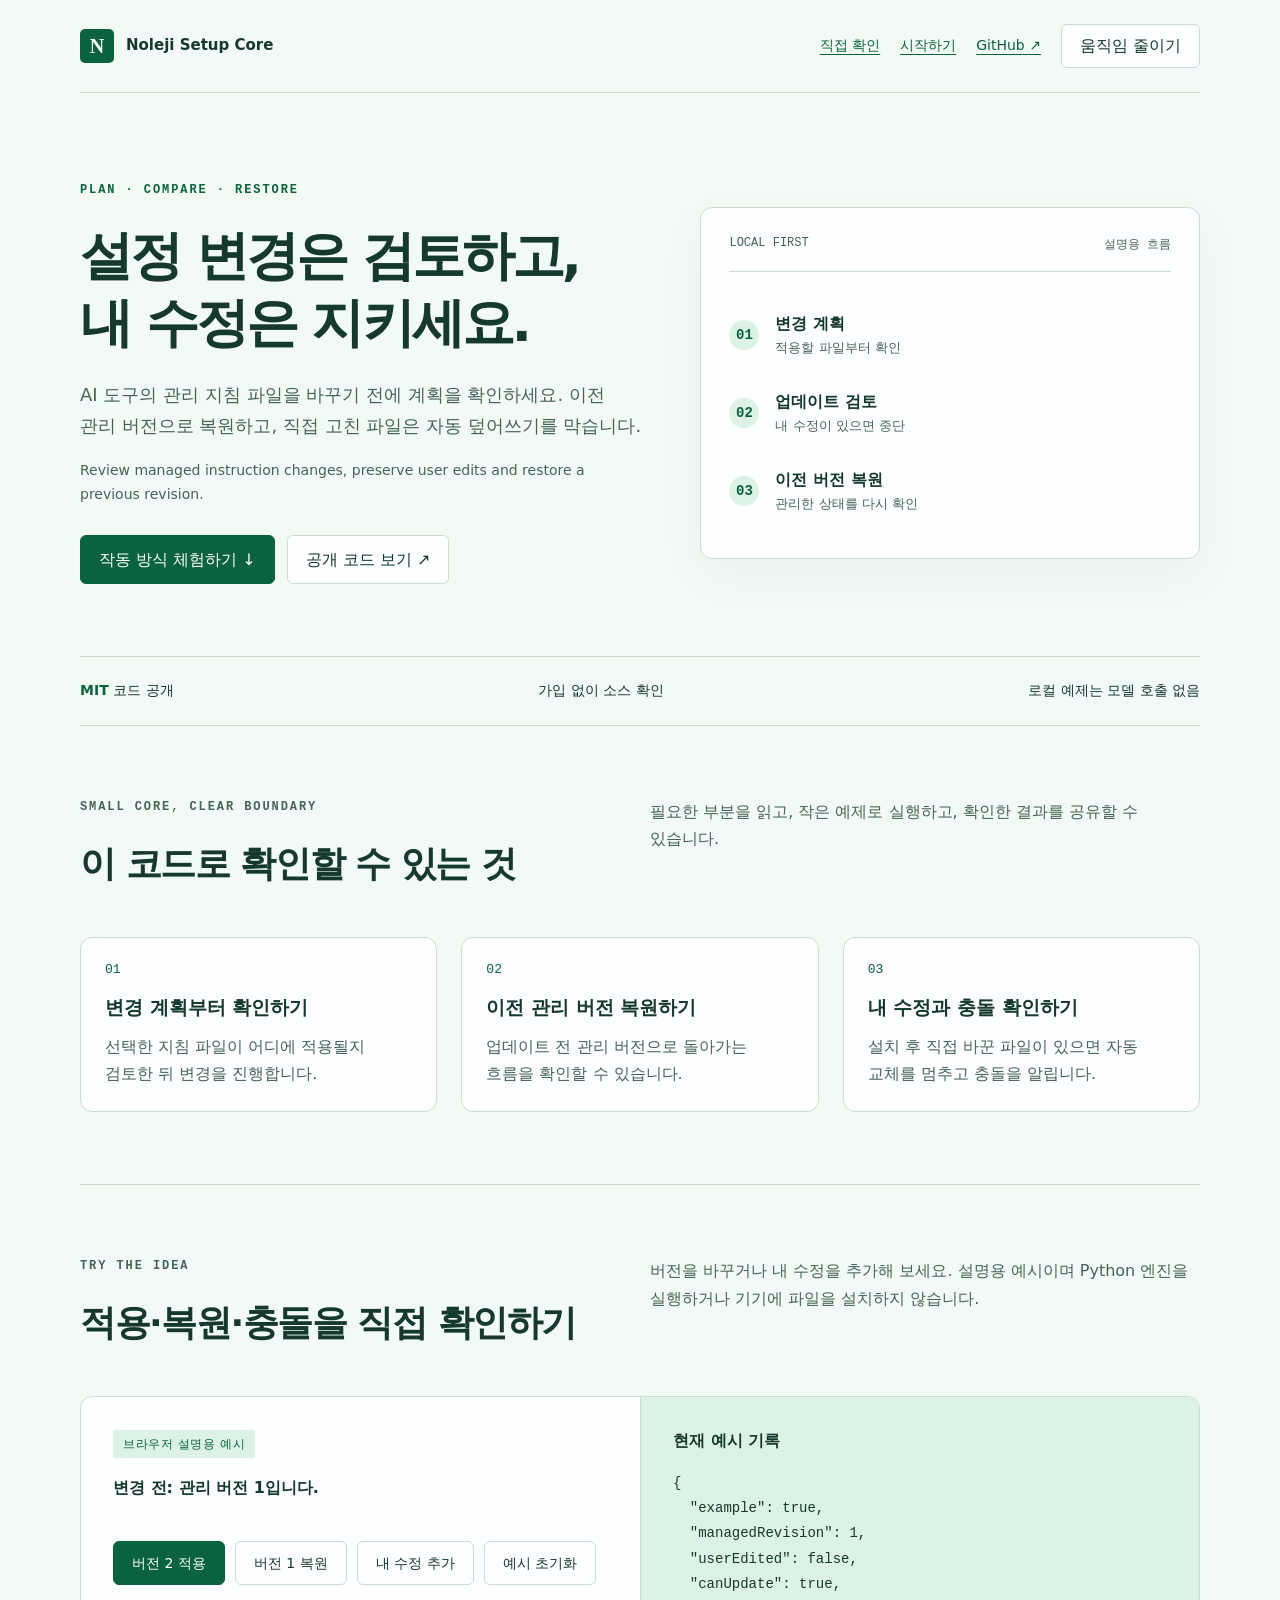
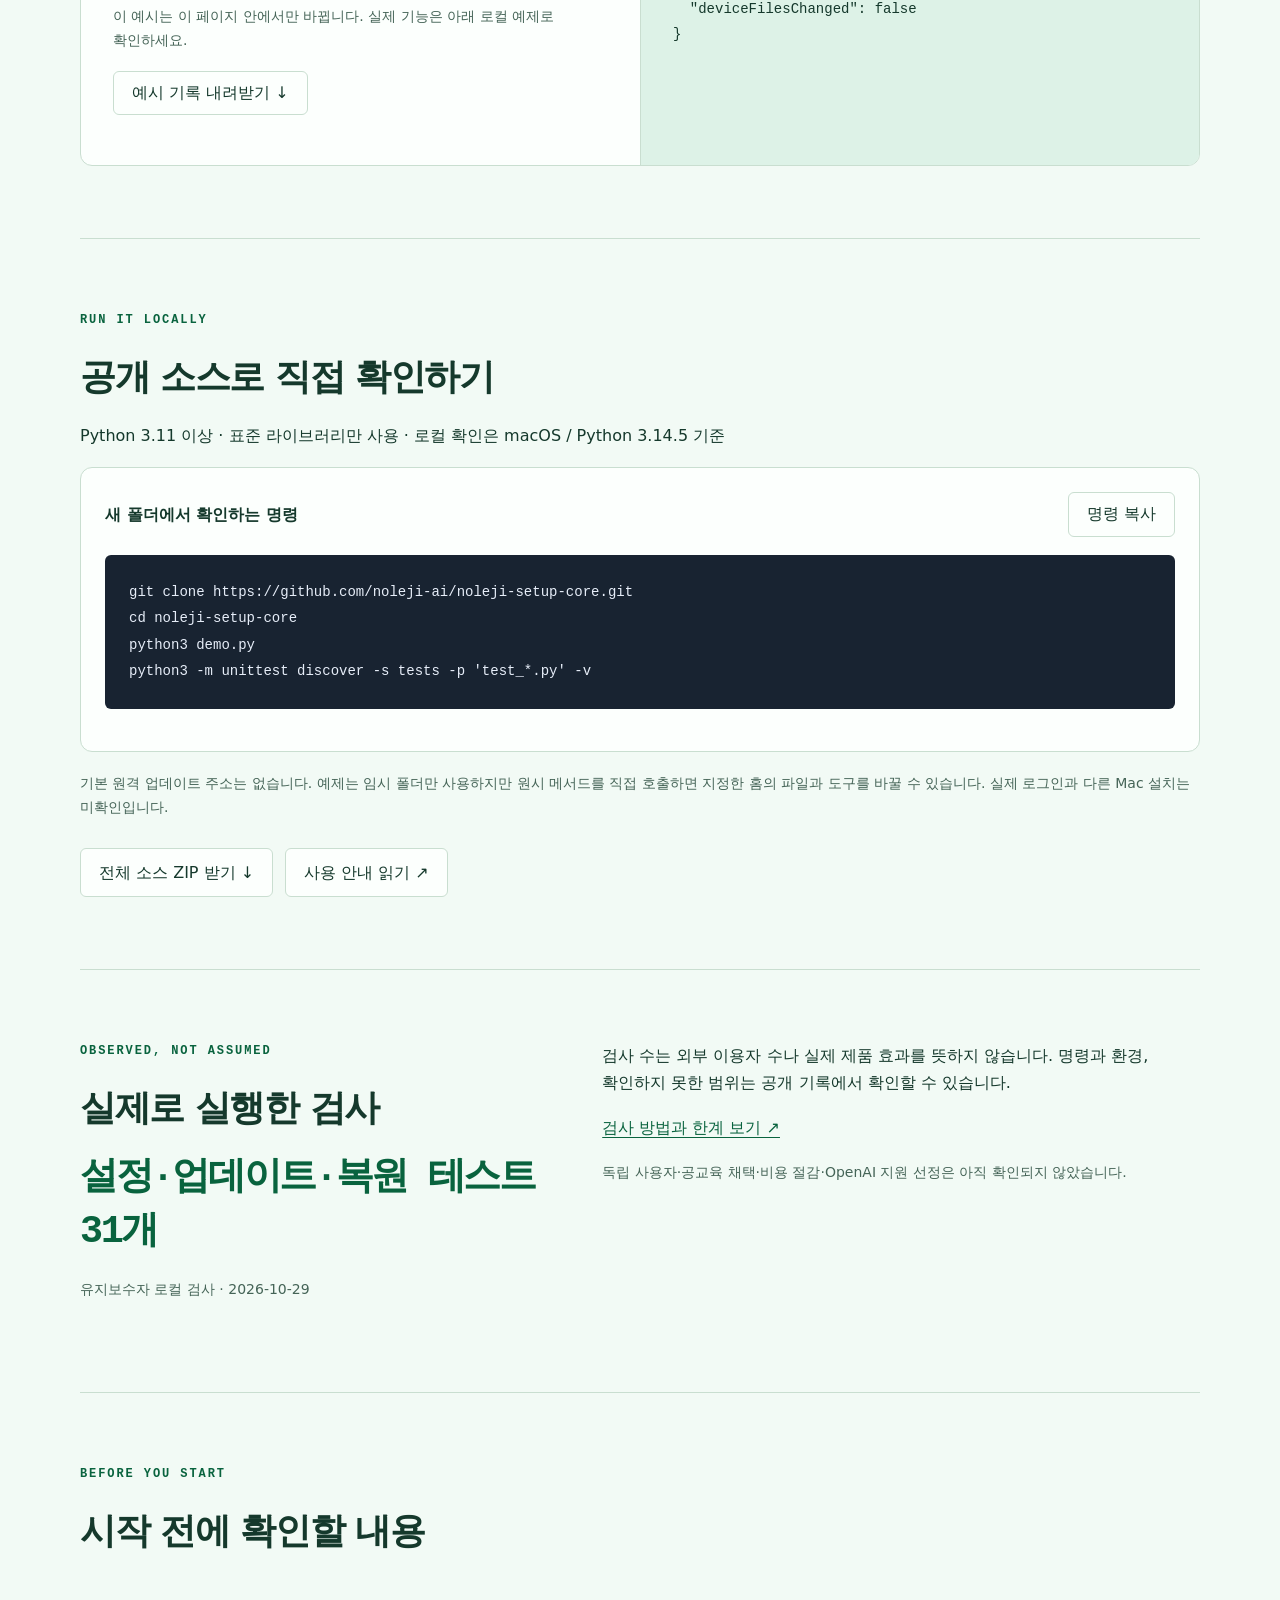
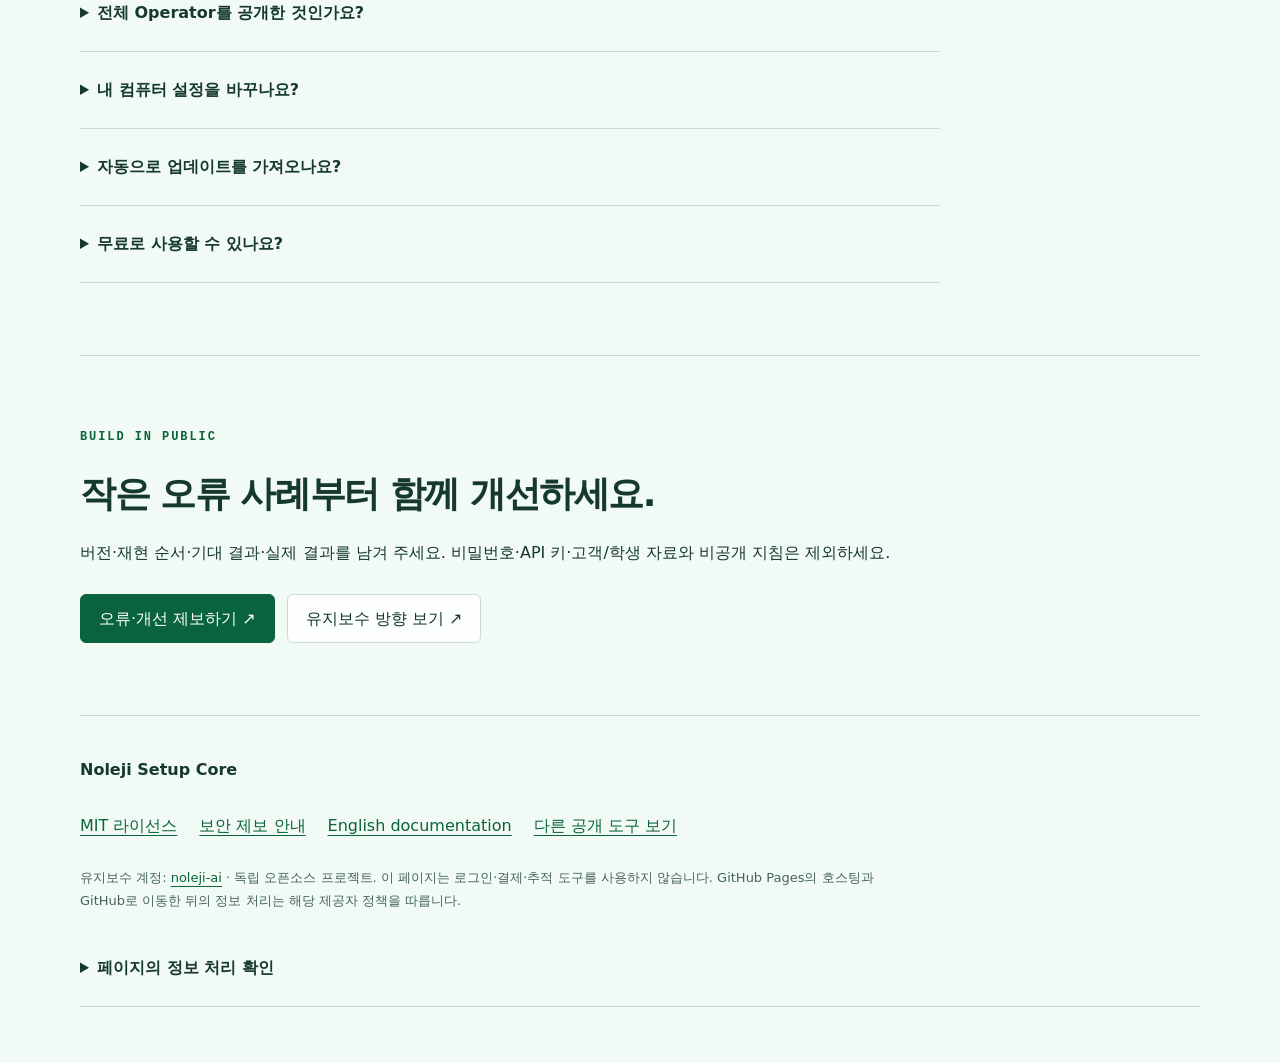
==== index.html @ 521f09ad "Publish setup core and interactive project introduction" ====
<!doctype html>
<html lang="ko"><head><meta charset="utf-8"><meta name="viewport" content="width=device-width,initial-scale=1"><title>Noleji Setup Core · 공개 코드와 사용 예제</title><meta name="description" content="AI 도구의 관리 지침 파일을 바꾸기 전에 계획을 확인하세요. 이전 관리 버전으로 복원하고, 직접 고친 파일은 자동 덮어쓰기를 막습니다."><link rel="canonical" href="https://noleji-ai.github.io/noleji-setup-core/"><meta property="og:title" content="Noleji Setup Core"><meta property="og:description" content="Review managed instruction changes, preserve user edits and restore a previous revision."><meta property="og:type" content="website"><meta property="og:url" content="https://noleji-ai.github.io/noleji-setup-core/"><meta name="referrer" content="strict-origin-when-cross-origin"><link rel="stylesheet" href="style.css"><script src="app.js" defer></script></head>
<body data-kind="setup"><a class="skip" href="#main">본문으로 이동</a><div class="wrap"><header class="nav"><a class="brand" href="./"><span class="mark" aria-hidden="true">N</span>Noleji Setup Core</a><nav class="navlinks" aria-label="주요 메뉴"><a href="#try">직접 확인</a><a href="#start">시작하기</a><a href="https://github.com/noleji-ai/noleji-setup-core">GitHub ↗</a><button id="motion" aria-pressed="false">움직임 줄이기</button></nav></header>
<main id="main"><div class="hero reveal"><div><p class="kicker">PLAN · COMPARE · RESTORE</p><h1>설정 변경은 검토하고,<br>내 수정은 지키세요.</h1><p class="lead">AI 도구의 관리 지침 파일을 바꾸기 전에 계획을 확인하세요. 이전 관리 버전으로 복원하고, 직접 고친 파일은 자동 덮어쓰기를 막습니다.</p><p class="english" lang="en">Review managed instruction changes, preserve user edits and restore a previous revision.</p><div class="actions"><a class="btn primary" href="#try">작동 방식 체험하기 ↓</a><a class="btn" href="https://github.com/noleji-ai/noleji-setup-core">공개 코드 보기 ↗</a></div></div><div class="art"><div class="arthead"><span>LOCAL FIRST</span><span>설명용 흐름</span></div><ol class="flow"><li><span class="dot">01</span><div><strong>변경 계획</strong><small>적용할 파일부터 확인</small></div></li><li><span class="dot">02</span><div><strong>업데이트 검토</strong><small>내 수정이 있으면 중단</small></div></li><li><span class="dot">03</span><div><strong>이전 버전 복원</strong><small>관리한 상태를 다시 확인</small></div></li></ol></div></div>
<div class="strip"><span><strong>MIT</strong> 코드 공개</span><span>가입 없이 소스 확인</span><span>로컬 예제는 모델 호출 없음</span></div>
<section aria-labelledby="features-title"><div class="sectionhead"><div><p class="kicker">SMALL CORE, CLEAR BOUNDARY</p><h2 id="features-title">이 코드로 확인할 수 있는 것</h2></div><p>필요한 부분을 읽고, 작은 예제로 실행하고, 확인한 결과를 공유할 수 있습니다.</p></div><div class="cards"><article class="card"><span class="number">01</span><h3>변경 계획부터 확인하기</h3><p>선택한 지침 파일이 어디에 적용될지 검토한 뒤 변경을 진행합니다.</p></article><article class="card"><span class="number">02</span><h3>이전 관리 버전 복원하기</h3><p>업데이트 전 관리 버전으로 돌아가는 흐름을 확인할 수 있습니다.</p></article><article class="card"><span class="number">03</span><h3>내 수정과 충돌 확인하기</h3><p>설치 후 직접 바꾼 파일이 있으면 자동 교체를 멈추고 충돌을 알립니다.</p></article></div></section>
<section id="try" aria-labelledby="demo-title"><div class="sectionhead"><div><p class="kicker">TRY THE IDEA</p><h2 id="demo-title">적용·복원·충돌을 직접 확인하기</h2></div><p>버전을 바꾸거나 내 수정을 추가해 보세요. 설명용 예시이며 Python 엔진을 실행하거나 기기에 파일을 설치하지 않습니다.</p></div><div class="demo"><div class="controls"><span class="example">브라우저 설명용 예시</span><p class="message" id="demo-message" role="status" aria-live="polite"></p><div class="demo-buttons"><button class="primary" data-action="update">버전 2 적용</button><button data-action="restore">버전 1 복원</button><button data-action="edit">내 수정 추가</button><button data-action="reset">예시 초기화</button></div><p class="small" style="margin-top:20px">이 예시는 이 페이지 안에서만 바뀝니다. 실제 기능은 아래 로컬 예제로 확인하세요.</p><button id="download-example">예시 기록 내려받기 ↓</button><p class="small" id="download-status" role="status"></p><noscript><p>체험에는 JavaScript가 필요합니다. 아래 명령과 공개 소스는 JavaScript 없이도 확인할 수 있습니다.</p></noscript></div><div class="result"><h3>현재 예시 기록</h3><pre id="example-output" aria-label="설명용 상태 기록">JavaScript를 켜면 예시 상태가 표시됩니다.</pre></div></div></section>
<section id="start" aria-labelledby="start-title"><p class="kicker">RUN IT LOCALLY</p><h2 id="start-title">공개 소스로 직접 확인하기</h2><p>Python 3.11 이상 · 표준 라이브러리만 사용 · 로컬 확인은 macOS / Python 3.14.5 기준</p><div class="codebox"><div class="codehead"><strong>새 폴더에서 확인하는 명령</strong><button id="copy-command">명령 복사</button></div><pre id="install-command" tabindex="0">git clone https://github.com/noleji-ai/noleji-setup-core.git
cd noleji-setup-core
python3 demo.py
python3 -m unittest discover -s tests -p &#x27;test_*.py&#x27; -v</pre><p id="copy-status" class="small" role="status" style="margin-top:16px"></p></div><p class="small" style="margin-top:20px">기본 원격 업데이트 주소는 없습니다. 예제는 임시 폴더만 사용하지만 원시 메서드를 직접 호출하면 지정한 홈의 파일과 도구를 바꿀 수 있습니다. 실제 로그인과 다른 Mac 설치는 미확인입니다.</p><div class="actions"><a class="btn" href="https://github.com/noleji-ai/noleji-setup-core/archive/refs/heads/main.zip">전체 소스 ZIP 받기 ↓</a><a class="btn" href="https://github.com/noleji-ai/noleji-setup-core#readme">사용 안내 읽기 ↗</a></div></section>
<section aria-labelledby="evidence-title"><div class="proof"><div><p class="kicker">OBSERVED, NOT ASSUMED</p><h2 id="evidence-title">실제로 실행한 검사</h2><p class="stat">설정·업데이트·복원 테스트 31개</p><p class="small">유지보수자 로컬 검사 · 2026-10-29</p></div><div><p>검사 수는 외부 이용자 수나 실제 제품 효과를 뜻하지 않습니다. 명령과 환경, 확인하지 못한 범위는 공개 기록에서 확인할 수 있습니다.</p><a href="https://github.com/noleji-ai/noleji-setup-core/blob/main/VERIFICATION.md">검사 방법과 한계 보기 ↗</a><p class="small" style="margin-top:20px">독립 사용자·공교육 채택·비용 절감·OpenAI 지원 선정은 아직 확인되지 않았습니다.</p></div></div></section>
<section aria-labelledby="faq-title"><p class="kicker">BEFORE YOU START</p><h2 id="faq-title">시작 전에 확인할 내용</h2><div class="faq"><details><summary>전체 Operator를 공개한 것인가요?</summary><p>설정 계획과 관리 지침 파일의 업데이트·복원 코어만 공개했습니다. 일반 업무 실행, 호스팅 서비스와 사무실 자료는 포함하지 않습니다.</p></details><details><summary>내 컴퓨터 설정을 바꾸나요?</summary><p>제공한 demo.py는 임시 홈에서 실행한 뒤 정리합니다. 원시 설정 메서드를 실제 홈으로 실행하면 변경이 발생할 수 있습니다.</p></details><details><summary>자동으로 업데이트를 가져오나요?</summary><p>공개판에는 기본 원격 업데이트 주소가 없습니다. 실제 연동에는 검토한 자료 공급 방법과 별도 권한 설정이 필요합니다.</p></details><details><summary>무료로 사용할 수 있나요?</summary><p>코드는 MIT로 공개합니다. 직접 사용하는 모델 계정, 제공자 호출 비용과 호스팅은 별도입니다. OpenAI와 독립적으로 운영하며 공식 추천이나 무료 사용량을 보장하지 않습니다.</p></details></div></section>
<section><p class="kicker">BUILD IN PUBLIC</p><h2>작은 오류 사례부터 함께 개선하세요.</h2><p>버전·재현 순서·기대 결과·실제 결과를 남겨 주세요. 비밀번호·API 키·고객/학생 자료와 비공개 지침은 제외하세요.</p><div class="actions"><a class="btn primary" href="https://github.com/noleji-ai/noleji-setup-core/issues">오류·개선 제보하기 ↗</a><a class="btn" href="https://github.com/noleji-ai/noleji-setup-core/blob/main/MAINTENANCE.md">유지보수 방향 보기 ↗</a></div></section></main>
<footer><strong>Noleji Setup Core</strong><div class="footlinks"><a href="https://github.com/noleji-ai/noleji-setup-core/blob/main/LICENSE">MIT 라이선스</a><a href="https://github.com/noleji-ai/noleji-setup-core/blob/main/SECURITY.md">보안 제보 안내</a><a href="https://github.com/noleji-ai/noleji-setup-core#readme" lang="en">English documentation</a><a href="https://noleji-ai.github.io/app-development-harness-core/">다른 공개 도구 보기</a></div><p class="footer-note">유지보수 계정: <a href="https://github.com/noleji-ai">noleji-ai</a> · 독립 오픈소스 프로젝트. 이 페이지는 로그인·결제·추적 도구를 사용하지 않습니다. GitHub Pages의 호스팅과 GitHub로 이동한 뒤의 정보 처리는 해당 제공자 정책을 따릅니다.</p><details><summary>페이지의 정보 처리 확인</summary><p class="small">체험 데이터는 메모리에만 있으며 페이지를 새로 열면 초기화됩니다. 이 페이지의 코드에는 분석 전송·쿠키·브라우저 저장소 쓰기가 없습니다. <a href="https://docs.github.com/en/site-policy/privacy-policies/github-general-privacy-statement">GitHub 개인정보 안내</a></p></details></footer></div></body></html>
---- style.css ----
:root{--bg:#fbf9f4;--paper:#fffefa;--ink:#17202c;--muted:#4f5c6b;--line:#d8dddF;--accent:#174ac0;--tint:#e9efff;--space:8px;--radius:12px;color-scheme:light}
*{box-sizing:border-box}html{scroll-behavior:smooth;scroll-padding-top:24px}body{margin:0;background:var(--bg);color:var(--ink);font:16px/1.7 system-ui,-apple-system,"Apple SD Gothic Neo",sans-serif;word-break:keep-all;overflow-wrap:anywhere}body[data-kind=setup]{--bg:#f2faf5;--paper:#fcfffd;--ink:#15392c;--muted:#456457;--accent:#09633e;--tint:#ddf2e7;--line:#c9ded0}a{color:var(--accent);text-underline-offset:4px}button,a.btn{font:inherit;cursor:pointer}button,.btn{min-height:44px;border:1px solid var(--line);padding:10px 18px;border-radius:6px;background:var(--paper);color:var(--ink);text-decoration:none;display:inline-flex;align-items:center;justify-content:center;gap:8px;line-height:1.4}.primary{background:var(--accent);color:#fff;border-color:var(--accent)}button:hover,.btn:hover{filter:brightness(.95)}:focus-visible{outline:3px solid var(--accent);outline-offset:4px}.skip{position:absolute;top:-100px;left:16px;z-index:5;background:var(--paper);padding:12px}.skip:focus{top:12px}.wrap{max-width:1184px;margin:auto;padding:0 32px}.nav{display:flex;align-items:center;justify-content:space-between;gap:24px;padding:24px 0;border-bottom:1px solid var(--line)}.brand{color:var(--ink);font-size:15px;font-weight:750;text-decoration:none;display:flex;align-items:center;gap:12px}.mark{display:grid;place-items:center;background:var(--accent);color:white;border-radius:5px;width:34px;height:34px;flex-shrink:0;font:700 20px Georgia,serif}.navlinks{display:flex;gap:20px;align-items:center;flex-wrap:wrap}.navlinks a{font-size:14px}.kicker{font:600 12px/1.5 ui-monospace,monospace;letter-spacing:.16em;color:var(--accent);margin:0 0 24px}.hero{padding:88px 0 72px;display:grid;grid-template-columns:1.13fr 1fr;gap:56px;align-items:center}h1{font-size:clamp(36px,4.15vw,60px);line-height:1.25;letter-spacing:-.055em;margin:0 0 24px;font-weight:760}h2{font-size:clamp(25px,3vw,36px);line-height:1.35;letter-spacing:-.04em;margin:0 0 20px}h3{font-size:19px;line-height:1.5;margin:0 0 12px}p{margin:0 0 18px}.lead{font-size:18px;color:var(--muted)}.english{font-size:14px;color:var(--muted)}.actions{display:flex;flex-wrap:wrap;gap:12px;margin-top:28px}.art{background:var(--paper);border:1px solid var(--line);border-radius:var(--radius);padding:28px;box-shadow:0 16px 50px #10203009}.arthead{font:12px ui-monospace,monospace;color:var(--muted);display:flex;justify-content:space-between;border-bottom:1px solid var(--line);padding-bottom:18px}.flow{list-style:none;margin:24px 0 0;padding:0}.flow li{display:flex;gap:16px;align-items:center;padding:14px 0}.dot{width:30px;height:30px;border-radius:50%;display:grid;place-items:center;background:var(--tint);color:var(--accent);font:600 14px ui-monospace,monospace;flex-shrink:0}.flow small{display:block;color:var(--muted)}.strip{border-top:1px solid var(--line);border-bottom:1px solid var(--line);padding:22px 0;display:flex;justify-content:space-between;gap:20px;flex-wrap:wrap;font-size:14px}.strip strong{color:var(--accent)}section{padding:72px 0;border-bottom:1px solid var(--line)}.sectionhead{display:flex;align-items:start;justify-content:space-between;gap:32px;margin-bottom:28px}.sectionhead p{max-width:550px;color:var(--muted)}.cards{display:grid;grid-template-columns:repeat(3,1fr);gap:24px}.card{border:1px solid var(--line);background:var(--paper);padding:24px;border-radius:var(--radius)}.card p{color:var(--muted);margin:0}.number{font:13px ui-monospace,monospace;display:block;color:var(--accent);margin-bottom:16px}.demo{display:grid;grid-template-columns:1fr 1fr;border:1px solid var(--line);border-radius:var(--radius);background:var(--paper);overflow:hidden}.controls{padding:32px}.example{display:inline-block;font-size:12px;letter-spacing:.05em;background:var(--tint);color:var(--accent);padding:4px 10px;margin-bottom:16px}.result{padding:32px;background:var(--tint);border-left:1px solid var(--line)}.result h3{font-size:16px}.result pre{background:transparent;color:var(--ink);padding:0;font-size:14px;line-height:1.8;min-height:180px}.message{font-weight:650;margin:0 0 12px;min-height:55px}.small{font-size:14px;color:var(--muted)}.demo-buttons{display:flex;gap:10px;flex-wrap:wrap}.demo-buttons button{font-size:14px}.codehead{display:flex;justify-content:space-between;gap:16px;align-items:center}.codebox{border:1px solid var(--line);background:var(--paper);padding:24px;border-radius:var(--radius)}pre{white-space:pre-wrap;overflow-wrap:anywhere;word-break:break-word;font:14px/1.9 ui-monospace,SFMono-Regular,monospace;margin:18px 0 0;color:#e6edf8;background:#182331;padding:24px;border-radius:6px}.proof{display:grid;grid-template-columns:.8fr 1fr;gap:44px}.stat{font:700 clamp(28px,3vw,42px)/1.4 ui-monospace,monospace;letter-spacing:-.06em;color:var(--accent)}.faq{max-width:860px}details{border-bottom:1px solid var(--line);padding:16px 0}summary{cursor:pointer;font-weight:650;min-height:44px;display:list-item;padding:8px 0}details p{margin:12px 0 8px;color:var(--muted)}footer{padding:40px 0 56px}.footlinks{display:flex;gap:22px;flex-wrap:wrap;margin:20px 0}.footer-note{max-width:850px;font-size:13px;color:var(--muted)}.reveal{animation:arrive .5s ease both}@keyframes arrive{from{opacity:.2;transform:translateY(14px)}to{opacity:1;transform:translateY(0)}}.reduced *{animation:none!important;transition:none!important;scroll-behavior:auto!important}@media(prefers-reduced-motion:reduce){*{animation:none!important;transition:none!important;scroll-behavior:auto!important}}@media(max-width:800px){.hero{grid-template-columns:1fr;gap:32px;padding:56px 0}.cards{grid-template-columns:1fr}.demo,.proof{grid-template-columns:1fr}.result{border-left:0;border-top:1px solid var(--line)}.sectionhead{display:block}.nav{align-items:start;flex-direction:column;gap:16px}.navlinks{gap:16px}.wrap{padding:0 22px}section{padding:48px 0}.controls,.result{padding:24px}.brand{font-size:14px}.codehead{align-items:start;flex-direction:column}}@media(max-width:360px){.wrap{padding:0 16px}h1{font-size:34px}.navlinks{gap:12px}.navlinks a{font-size:13px}.art{padding:20px}.controls,.result,.codebox{padding:18px}}
.navlinks a,.footlinks a,.brand{min-height:44px;display:inline-flex;align-items:center}.navlinks a{min-width:44px}
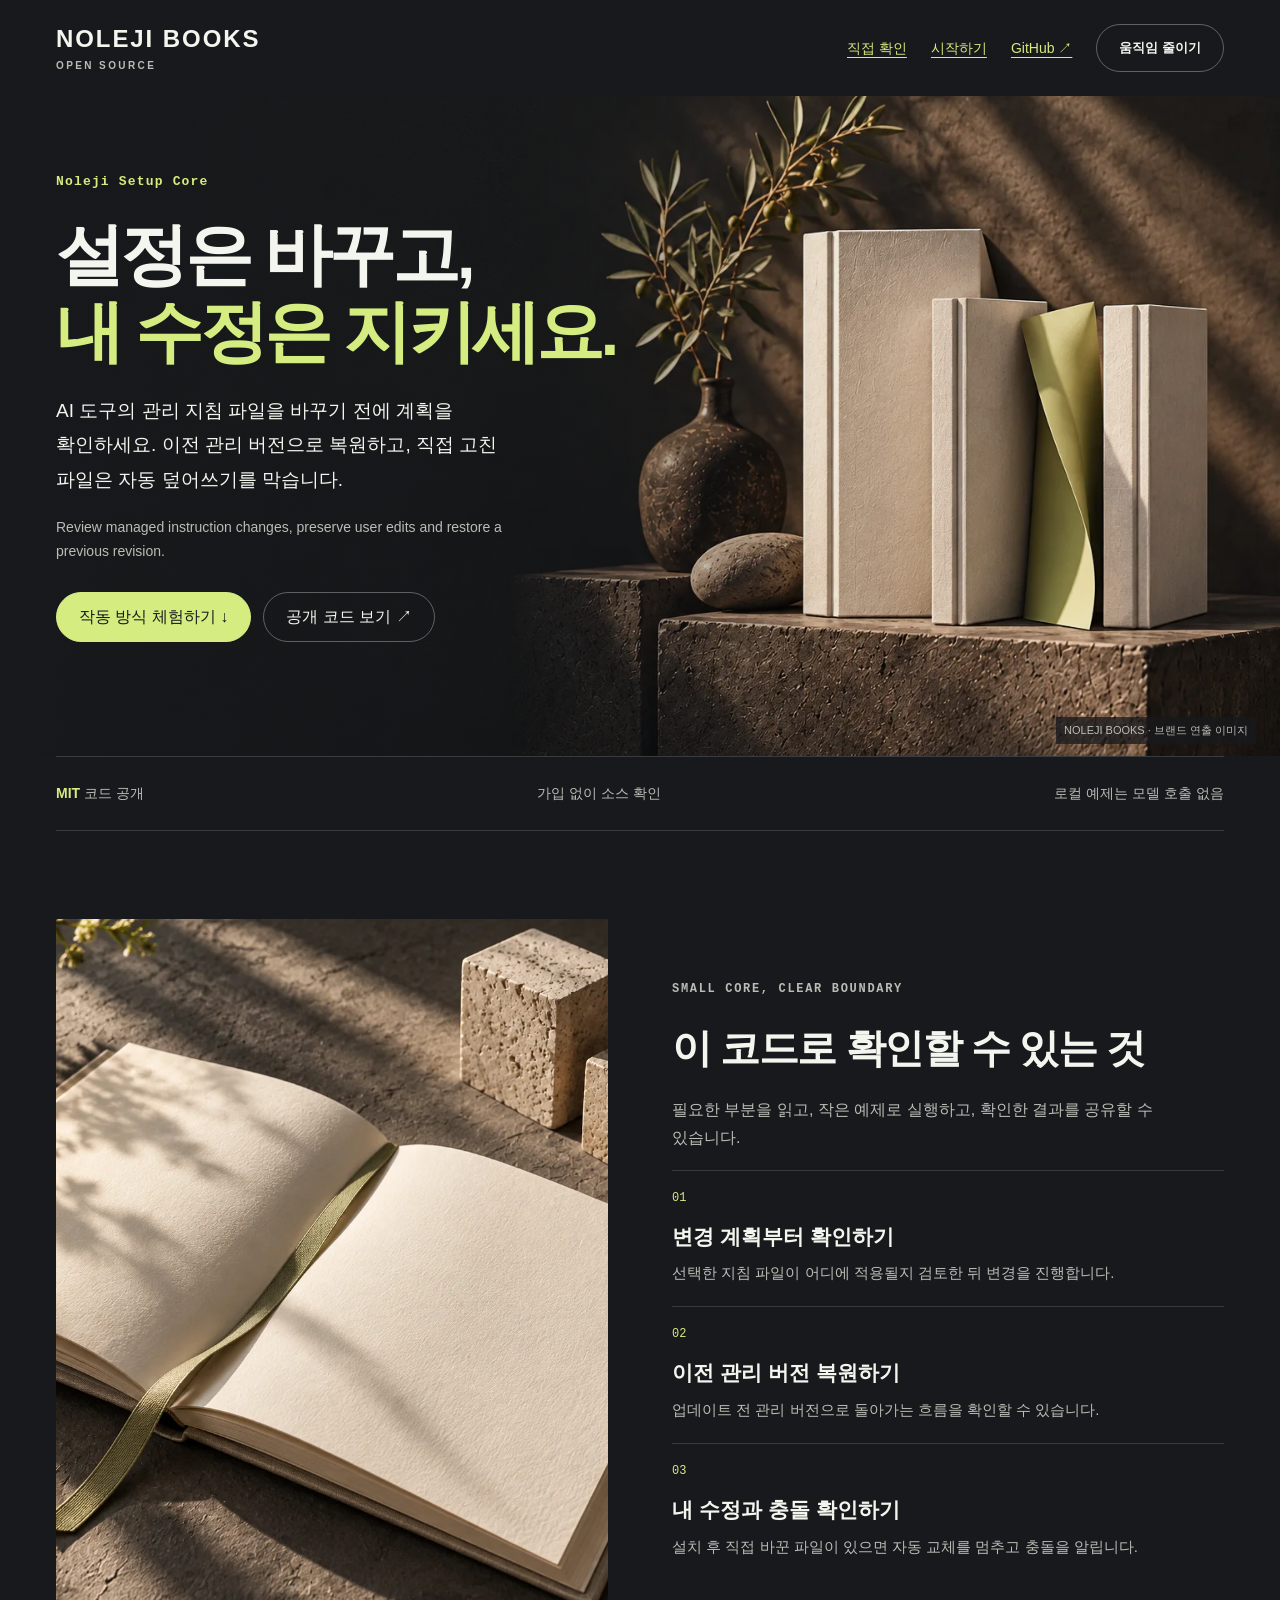
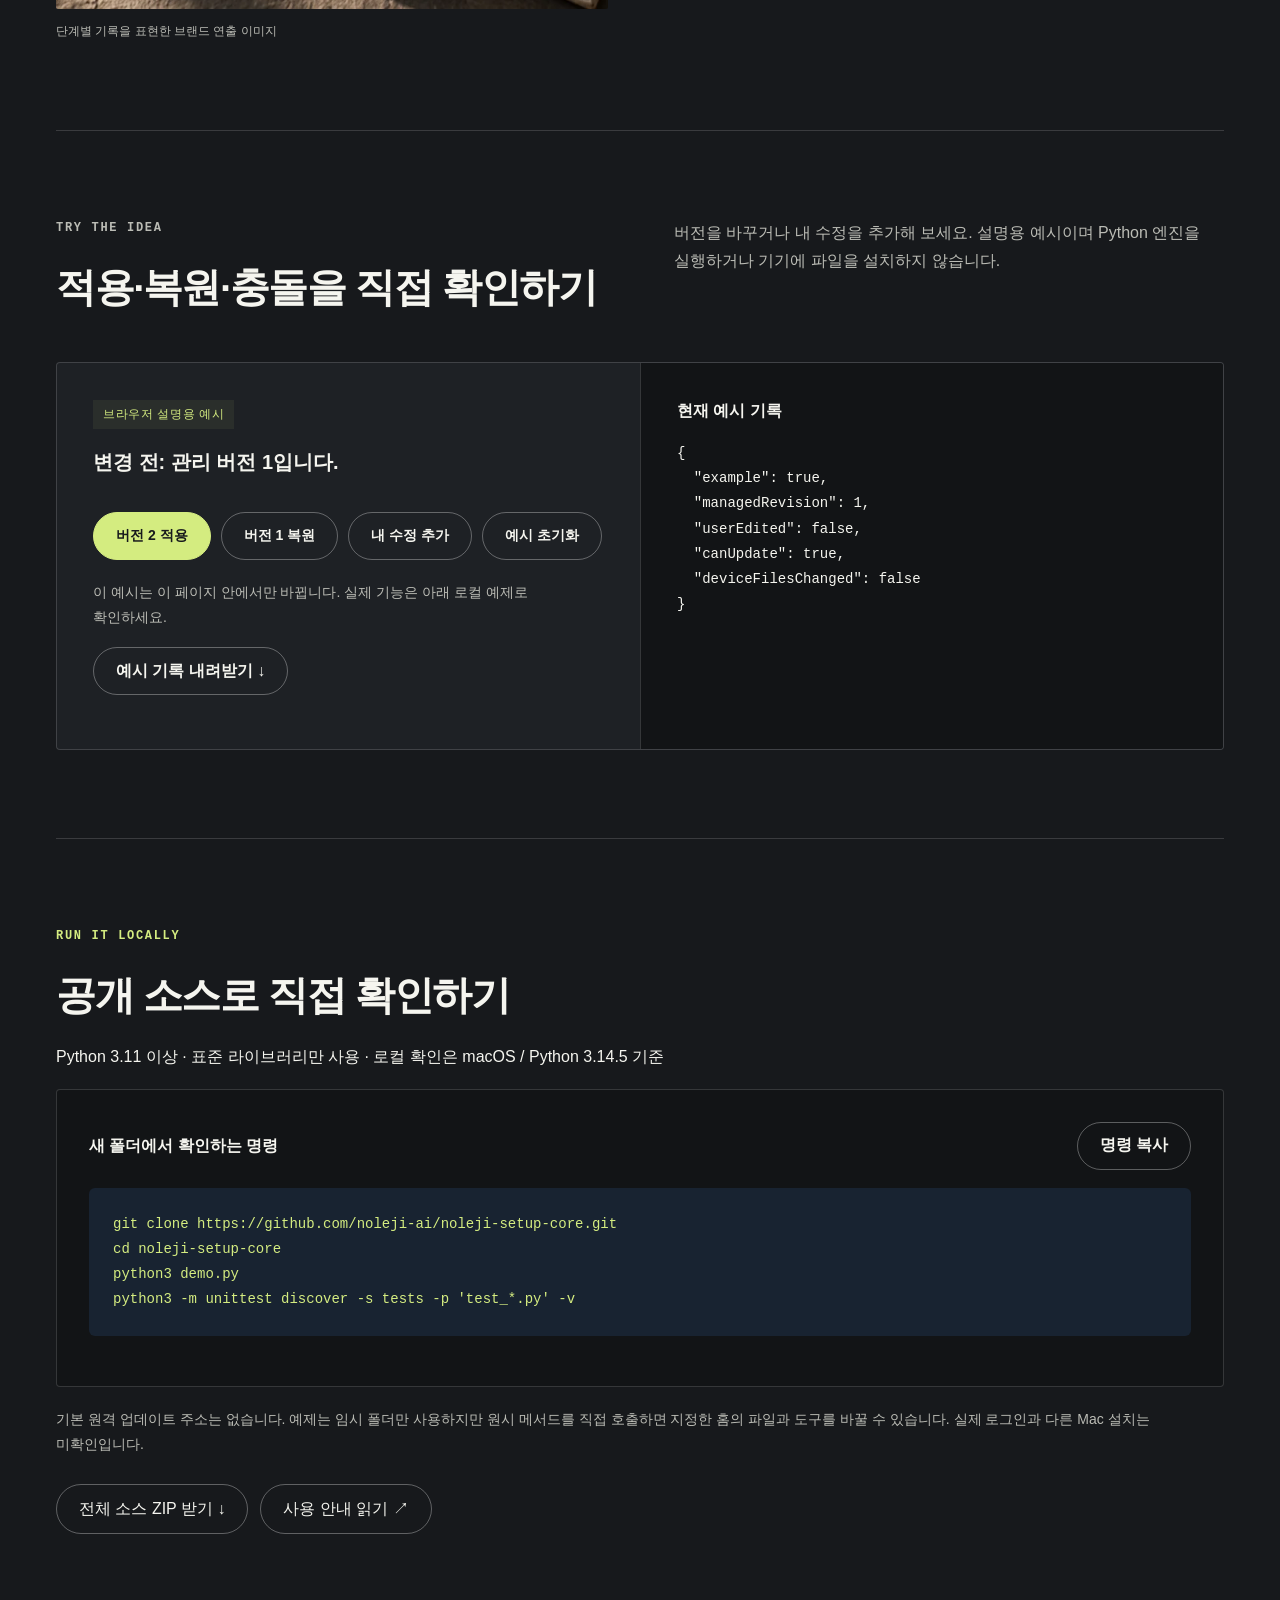
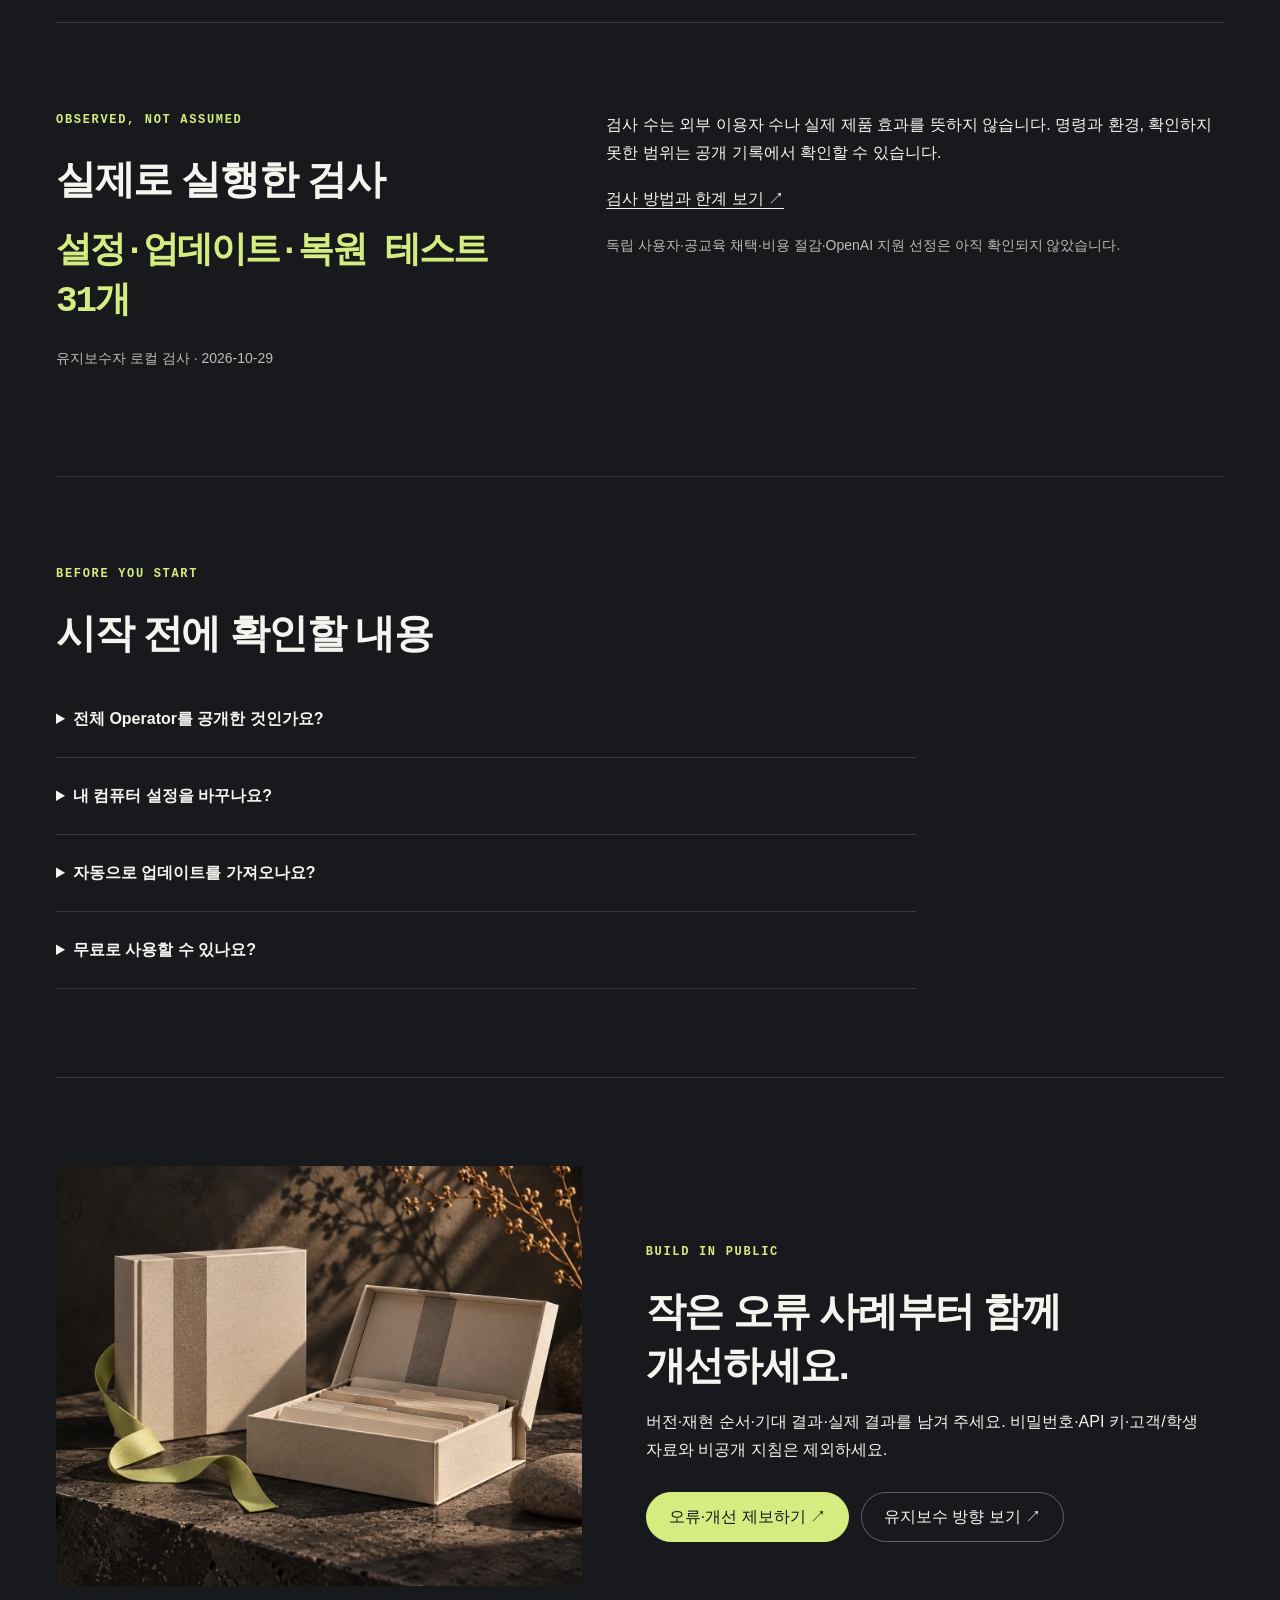
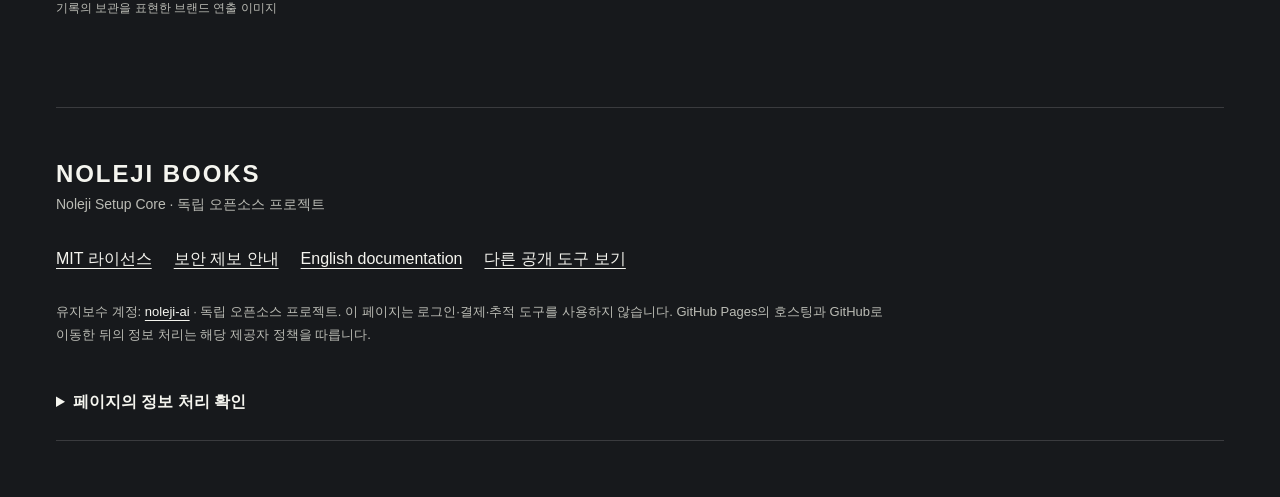
==== commit 68d9ea17: "Refresh introductions with Noleji Books imagery and layout" ====
--- a/index.html
+++ b/index.html
@@ -1,9 +1,9 @@
 <!doctype html>
-<html lang="ko"><head><meta charset="utf-8"><meta name="viewport" content="width=device-width,initial-scale=1"><title>Noleji Setup Core · 공개 코드와 사용 예제</title><meta name="description" content="AI 도구의 관리 지침 파일을 바꾸기 전에 계획을 확인하세요. 이전 관리 버전으로 복원하고, 직접 고친 파일은 자동 덮어쓰기를 막습니다."><link rel="canonical" href="https://noleji-ai.github.io/noleji-setup-core/"><meta property="og:title" content="Noleji Setup Core"><meta property="og:description" content="Review managed instruction changes, preserve user edits and restore a previous revision."><meta property="og:type" content="website"><meta property="og:url" content="https://noleji-ai.github.io/noleji-setup-core/"><meta name="referrer" content="strict-origin-when-cross-origin"><link rel="stylesheet" href="style.css"><script src="app.js" defer></script></head>
-<body data-kind="setup"><a class="skip" href="#main">본문으로 이동</a><div class="wrap"><header class="nav"><a class="brand" href="./"><span class="mark" aria-hidden="true">N</span>Noleji Setup Core</a><nav class="navlinks" aria-label="주요 메뉴"><a href="#try">직접 확인</a><a href="#start">시작하기</a><a href="https://github.com/noleji-ai/noleji-setup-core">GitHub ↗</a><button id="motion" aria-pressed="false">움직임 줄이기</button></nav></header>
-<main id="main"><div class="hero reveal"><div><p class="kicker">PLAN · COMPARE · RESTORE</p><h1>설정 변경은 검토하고,<br>내 수정은 지키세요.</h1><p class="lead">AI 도구의 관리 지침 파일을 바꾸기 전에 계획을 확인하세요. 이전 관리 버전으로 복원하고, 직접 고친 파일은 자동 덮어쓰기를 막습니다.</p><p class="english" lang="en">Review managed instruction changes, preserve user edits and restore a previous revision.</p><div class="actions"><a class="btn primary" href="#try">작동 방식 체험하기 ↓</a><a class="btn" href="https://github.com/noleji-ai/noleji-setup-core">공개 코드 보기 ↗</a></div></div><div class="art"><div class="arthead"><span>LOCAL FIRST</span><span>설명용 흐름</span></div><ol class="flow"><li><span class="dot">01</span><div><strong>변경 계획</strong><small>적용할 파일부터 확인</small></div></li><li><span class="dot">02</span><div><strong>업데이트 검토</strong><small>내 수정이 있으면 중단</small></div></li><li><span class="dot">03</span><div><strong>이전 버전 복원</strong><small>관리한 상태를 다시 확인</small></div></li></ol></div></div>
+<html lang="ko"><head><meta charset="utf-8"><meta name="viewport" content="width=device-width,initial-scale=1"><title>Noleji Setup Core · 공개 코드와 사용 예제</title><meta name="description" content="AI 도구의 관리 지침 파일을 바꾸기 전에 계획을 확인하세요. 이전 관리 버전으로 복원하고, 직접 고친 파일은 자동 덮어쓰기를 막습니다."><link rel="canonical" href="https://noleji-ai.github.io/noleji-setup-core/"><meta property="og:title" content="Noleji Setup Core"><meta property="og:description" content="Review managed instruction changes, preserve user edits and restore a previous revision."><meta property="og:type" content="website"><meta property="og:url" content="https://noleji-ai.github.io/noleji-setup-core/"><meta name="referrer" content="strict-origin-when-cross-origin"><meta property="og:image" content="https://noleji-ai.github.io/noleji-setup-core/assets/setup-hero.webp"><link rel="stylesheet" href="style.css"><script src="app.js" defer></script></head>
+<body data-kind="setup"><a class="skip" href="#main">본문으로 이동</a><div class="wrap"><header class="nav"><a class="brand" href="./" aria-label="NOLEJI BOOKS · Noleji Setup Core 홈"><span class="wordmark">NOLEJI BOOKS</span><span class="brand-sub">OPEN SOURCE</span></a><nav class="navlinks" aria-label="주요 메뉴"><a href="#try">직접 확인</a><a href="#start">시작하기</a><a href="https://github.com/noleji-ai/noleji-setup-core">GitHub ↗</a><button id="motion" aria-pressed="false">움직임 줄이기</button></nav></header>
+<main id="main"><div class="hero reveal"><div><p class="kicker">Noleji Setup Core</p><h1>설정은 바꾸고,<br><em>내 수정은 지키세요.</em></h1><p class="lead">AI 도구의 관리 지침 파일을 바꾸기 전에 계획을 확인하세요. 이전 관리 버전으로 복원하고, 직접 고친 파일은 자동 덮어쓰기를 막습니다.</p><p class="english" lang="en">Review managed instruction changes, preserve user edits and restore a previous revision.</p><div class="actions"><a class="btn primary" href="#try">작동 방식 체험하기 ↓</a><a class="btn" href="https://github.com/noleji-ai/noleji-setup-core">공개 코드 보기 ↗</a></div></div><figure class="art"><img src="assets/setup-hero.webp" width="1536" height="1024" alt="설정 보관을 상징하는 종이 폴더와 정리함의 정물" fetchpriority="high"><figcaption>NOLEJI BOOKS · 브랜드 연출 이미지</figcaption></figure></div>
 <div class="strip"><span><strong>MIT</strong> 코드 공개</span><span>가입 없이 소스 확인</span><span>로컬 예제는 모델 호출 없음</span></div>
-<section aria-labelledby="features-title"><div class="sectionhead"><div><p class="kicker">SMALL CORE, CLEAR BOUNDARY</p><h2 id="features-title">이 코드로 확인할 수 있는 것</h2></div><p>필요한 부분을 읽고, 작은 예제로 실행하고, 확인한 결과를 공유할 수 있습니다.</p></div><div class="cards"><article class="card"><span class="number">01</span><h3>변경 계획부터 확인하기</h3><p>선택한 지침 파일이 어디에 적용될지 검토한 뒤 변경을 진행합니다.</p></article><article class="card"><span class="number">02</span><h3>이전 관리 버전 복원하기</h3><p>업데이트 전 관리 버전으로 돌아가는 흐름을 확인할 수 있습니다.</p></article><article class="card"><span class="number">03</span><h3>내 수정과 충돌 확인하기</h3><p>설치 후 직접 바꾼 파일이 있으면 자동 교체를 멈추고 충돌을 알립니다.</p></article></div></section>
+<section aria-labelledby="features-title"><div class="editorial"><figure class="editorial-image"><img src="assets/process-detail.webp" width="1536" height="1024" alt="빈 노트와 세 개의 돌 단으로 표현한 단계별 기록" loading="lazy" decoding="async"><figcaption>단계별 기록을 표현한 브랜드 연출 이미지</figcaption></figure><div><div class="sectionhead"><div><p class="kicker">SMALL CORE, CLEAR BOUNDARY</p><h2 id="features-title">이 코드로 확인할 수 있는 것</h2></div><p>필요한 부분을 읽고, 작은 예제로 실행하고, 확인한 결과를 공유할 수 있습니다.</p></div><div class="cards"><article class="card"><span class="number">01</span><h3>변경 계획부터 확인하기</h3><p>선택한 지침 파일이 어디에 적용될지 검토한 뒤 변경을 진행합니다.</p></article><article class="card"><span class="number">02</span><h3>이전 관리 버전 복원하기</h3><p>업데이트 전 관리 버전으로 돌아가는 흐름을 확인할 수 있습니다.</p></article><article class="card"><span class="number">03</span><h3>내 수정과 충돌 확인하기</h3><p>설치 후 직접 바꾼 파일이 있으면 자동 교체를 멈추고 충돌을 알립니다.</p></article></div></div></div></section>
 <section id="try" aria-labelledby="demo-title"><div class="sectionhead"><div><p class="kicker">TRY THE IDEA</p><h2 id="demo-title">적용·복원·충돌을 직접 확인하기</h2></div><p>버전을 바꾸거나 내 수정을 추가해 보세요. 설명용 예시이며 Python 엔진을 실행하거나 기기에 파일을 설치하지 않습니다.</p></div><div class="demo"><div class="controls"><span class="example">브라우저 설명용 예시</span><p class="message" id="demo-message" role="status" aria-live="polite"></p><div class="demo-buttons"><button class="primary" data-action="update">버전 2 적용</button><button data-action="restore">버전 1 복원</button><button data-action="edit">내 수정 추가</button><button data-action="reset">예시 초기화</button></div><p class="small" style="margin-top:20px">이 예시는 이 페이지 안에서만 바뀝니다. 실제 기능은 아래 로컬 예제로 확인하세요.</p><button id="download-example">예시 기록 내려받기 ↓</button><p class="small" id="download-status" role="status"></p><noscript><p>체험에는 JavaScript가 필요합니다. 아래 명령과 공개 소스는 JavaScript 없이도 확인할 수 있습니다.</p></noscript></div><div class="result"><h3>현재 예시 기록</h3><pre id="example-output" aria-label="설명용 상태 기록">JavaScript를 켜면 예시 상태가 표시됩니다.</pre></div></div></section>
 <section id="start" aria-labelledby="start-title"><p class="kicker">RUN IT LOCALLY</p><h2 id="start-title">공개 소스로 직접 확인하기</h2><p>Python 3.11 이상 · 표준 라이브러리만 사용 · 로컬 확인은 macOS / Python 3.14.5 기준</p><div class="codebox"><div class="codehead"><strong>새 폴더에서 확인하는 명령</strong><button id="copy-command">명령 복사</button></div><pre id="install-command" tabindex="0">git clone https://github.com/noleji-ai/noleji-setup-core.git
 cd noleji-setup-core
@@ -11,5 +11,5 @@
 python3 -m unittest discover -s tests -p &#x27;test_*.py&#x27; -v</pre><p id="copy-status" class="small" role="status" style="margin-top:16px"></p></div><p class="small" style="margin-top:20px">기본 원격 업데이트 주소는 없습니다. 예제는 임시 폴더만 사용하지만 원시 메서드를 직접 호출하면 지정한 홈의 파일과 도구를 바꿀 수 있습니다. 실제 로그인과 다른 Mac 설치는 미확인입니다.</p><div class="actions"><a class="btn" href="https://github.com/noleji-ai/noleji-setup-core/archive/refs/heads/main.zip">전체 소스 ZIP 받기 ↓</a><a class="btn" href="https://github.com/noleji-ai/noleji-setup-core#readme">사용 안내 읽기 ↗</a></div></section>
 <section aria-labelledby="evidence-title"><div class="proof"><div><p class="kicker">OBSERVED, NOT ASSUMED</p><h2 id="evidence-title">실제로 실행한 검사</h2><p class="stat">설정·업데이트·복원 테스트 31개</p><p class="small">유지보수자 로컬 검사 · 2026-10-29</p></div><div><p>검사 수는 외부 이용자 수나 실제 제품 효과를 뜻하지 않습니다. 명령과 환경, 확인하지 못한 범위는 공개 기록에서 확인할 수 있습니다.</p><a href="https://github.com/noleji-ai/noleji-setup-core/blob/main/VERIFICATION.md">검사 방법과 한계 보기 ↗</a><p class="small" style="margin-top:20px">독립 사용자·공교육 채택·비용 절감·OpenAI 지원 선정은 아직 확인되지 않았습니다.</p></div></div></section>
 <section aria-labelledby="faq-title"><p class="kicker">BEFORE YOU START</p><h2 id="faq-title">시작 전에 확인할 내용</h2><div class="faq"><details><summary>전체 Operator를 공개한 것인가요?</summary><p>설정 계획과 관리 지침 파일의 업데이트·복원 코어만 공개했습니다. 일반 업무 실행, 호스팅 서비스와 사무실 자료는 포함하지 않습니다.</p></details><details><summary>내 컴퓨터 설정을 바꾸나요?</summary><p>제공한 demo.py는 임시 홈에서 실행한 뒤 정리합니다. 원시 설정 메서드를 실제 홈으로 실행하면 변경이 발생할 수 있습니다.</p></details><details><summary>자동으로 업데이트를 가져오나요?</summary><p>공개판에는 기본 원격 업데이트 주소가 없습니다. 실제 연동에는 검토한 자료 공급 방법과 별도 권한 설정이 필요합니다.</p></details><details><summary>무료로 사용할 수 있나요?</summary><p>코드는 MIT로 공개합니다. 직접 사용하는 모델 계정, 제공자 호출 비용과 호스팅은 별도입니다. OpenAI와 독립적으로 운영하며 공식 추천이나 무료 사용량을 보장하지 않습니다.</p></details></div></section>
-<section><p class="kicker">BUILD IN PUBLIC</p><h2>작은 오류 사례부터 함께 개선하세요.</h2><p>버전·재현 순서·기대 결과·실제 결과를 남겨 주세요. 비밀번호·API 키·고객/학생 자료와 비공개 지침은 제외하세요.</p><div class="actions"><a class="btn primary" href="https://github.com/noleji-ai/noleji-setup-core/issues">오류·개선 제보하기 ↗</a><a class="btn" href="https://github.com/noleji-ai/noleji-setup-core/blob/main/MAINTENANCE.md">유지보수 방향 보기 ↗</a></div></section></main>
-<footer><strong>Noleji Setup Core</strong><div class="footlinks"><a href="https://github.com/noleji-ai/noleji-setup-core/blob/main/LICENSE">MIT 라이선스</a><a href="https://github.com/noleji-ai/noleji-setup-core/blob/main/SECURITY.md">보안 제보 안내</a><a href="https://github.com/noleji-ai/noleji-setup-core#readme" lang="en">English documentation</a><a href="https://noleji-ai.github.io/app-development-harness-core/">다른 공개 도구 보기</a></div><p class="footer-note">유지보수 계정: <a href="https://github.com/noleji-ai">noleji-ai</a> · 독립 오픈소스 프로젝트. 이 페이지는 로그인·결제·추적 도구를 사용하지 않습니다. GitHub Pages의 호스팅과 GitHub로 이동한 뒤의 정보 처리는 해당 제공자 정책을 따릅니다.</p><details><summary>페이지의 정보 처리 확인</summary><p class="small">체험 데이터는 메모리에만 있으며 페이지를 새로 열면 초기화됩니다. 이 페이지의 코드에는 분석 전송·쿠키·브라우저 저장소 쓰기가 없습니다. <a href="https://docs.github.com/en/site-policy/privacy-policies/github-general-privacy-statement">GitHub 개인정보 안내</a></p></details></footer></div></body></html>+<section class="closing-editorial"><figure class="editorial-image"><img src="assets/archive-detail.webp" width="1536" height="1024" alt="보관함과 종이 구분자로 표현한 다시 확인할 수 있는 기록" loading="lazy" decoding="async"><figcaption>기록의 보관을 표현한 브랜드 연출 이미지</figcaption></figure><div><p class="kicker">BUILD IN PUBLIC</p><h2>작은 오류 사례부터 함께 개선하세요.</h2><p>버전·재현 순서·기대 결과·실제 결과를 남겨 주세요. 비밀번호·API 키·고객/학생 자료와 비공개 지침은 제외하세요.</p><div class="actions"><a class="btn primary" href="https://github.com/noleji-ai/noleji-setup-core/issues">오류·개선 제보하기 ↗</a><a class="btn" href="https://github.com/noleji-ai/noleji-setup-core/blob/main/MAINTENANCE.md">유지보수 방향 보기 ↗</a></div></div></section></main>
+<footer><span class="wordmark">NOLEJI BOOKS</span><p class="small">Noleji Setup Core · 독립 오픈소스 프로젝트</p><div class="footlinks"><a href="https://github.com/noleji-ai/noleji-setup-core/blob/main/LICENSE">MIT 라이선스</a><a href="https://github.com/noleji-ai/noleji-setup-core/blob/main/SECURITY.md">보안 제보 안내</a><a href="https://github.com/noleji-ai/noleji-setup-core#readme" lang="en">English documentation</a><a href="https://noleji-ai.github.io/app-development-harness-core/">다른 공개 도구 보기</a></div><p class="footer-note">유지보수 계정: <a href="https://github.com/noleji-ai">noleji-ai</a> · 독립 오픈소스 프로젝트. 이 페이지는 로그인·결제·추적 도구를 사용하지 않습니다. GitHub Pages의 호스팅과 GitHub로 이동한 뒤의 정보 처리는 해당 제공자 정책을 따릅니다.</p><details><summary>페이지의 정보 처리 확인</summary><p class="small">체험 데이터는 메모리에만 있으며 페이지를 새로 열면 초기화됩니다. 이 페이지의 코드에는 분석 전송·쿠키·브라우저 저장소 쓰기가 없습니다. <a href="https://docs.github.com/en/site-policy/privacy-policies/github-general-privacy-statement">GitHub 개인정보 안내</a></p></details></footer></div></body></html>
--- a/style.css
+++ b/style.css
@@ -2,3 +2,43 @@
 :root{--bg:#fbf9f4;--paper:#fffefa;--ink:#17202c;--muted:#4f5c6b;--line:#d8dddF;--accent:#174ac0;--tint:#e9efff;--space:8px;--radius:12px;color-scheme:light}
 *{box-sizing:border-box}html{scroll-behavior:smooth;scroll-padding-top:24px}body{margin:0;background:var(--bg);color:var(--ink);font:16px/1.7 system-ui,-apple-system,"Apple SD Gothic Neo",sans-serif;word-break:keep-all;overflow-wrap:anywhere}body[data-kind=setup]{--bg:#f2faf5;--paper:#fcfffd;--ink:#15392c;--muted:#456457;--accent:#09633e;--tint:#ddf2e7;--line:#c9ded0}a{color:var(--accent);text-underline-offset:4px}button,a.btn{font:inherit;cursor:pointer}button,.btn{min-height:44px;border:1px solid var(--line);padding:10px 18px;border-radius:6px;background:var(--paper);color:var(--ink);text-decoration:none;display:inline-flex;align-items:center;justify-content:center;gap:8px;line-height:1.4}.primary{background:var(--accent);color:#fff;border-color:var(--accent)}button:hover,.btn:hover{filter:brightness(.95)}:focus-visible{outline:3px solid var(--accent);outline-offset:4px}.skip{position:absolute;top:-100px;left:16px;z-index:5;background:var(--paper);padding:12px}.skip:focus{top:12px}.wrap{max-width:1184px;margin:auto;padding:0 32px}.nav{display:flex;align-items:center;justify-content:space-between;gap:24px;padding:24px 0;border-bottom:1px solid var(--line)}.brand{color:var(--ink);font-size:15px;font-weight:750;text-decoration:none;display:flex;align-items:center;gap:12px}.mark{display:grid;place-items:center;background:var(--accent);color:white;border-radius:5px;width:34px;height:34px;flex-shrink:0;font:700 20px Georgia,serif}.navlinks{display:flex;gap:20px;align-items:center;flex-wrap:wrap}.navlinks a{font-size:14px}.kicker{font:600 12px/1.5 ui-monospace,monospace;letter-spacing:.16em;color:var(--accent);margin:0 0 24px}.hero{padding:88px 0 72px;display:grid;grid-template-columns:1.13fr 1fr;gap:56px;align-items:center}h1{font-size:clamp(36px,4.15vw,60px);line-height:1.25;letter-spacing:-.055em;margin:0 0 24px;font-weight:760}h2{font-size:clamp(25px,3vw,36px);line-height:1.35;letter-spacing:-.04em;margin:0 0 20px}h3{font-size:19px;line-height:1.5;margin:0 0 12px}p{margin:0 0 18px}.lead{font-size:18px;color:var(--muted)}.english{font-size:14px;color:var(--muted)}.actions{display:flex;flex-wrap:wrap;gap:12px;margin-top:28px}.art{background:var(--paper);border:1px solid var(--line);border-radius:var(--radius);padding:28px;box-shadow:0 16px 50px #10203009}.arthead{font:12px ui-monospace,monospace;color:var(--muted);display:flex;justify-content:space-between;border-bottom:1px solid var(--line);padding-bottom:18px}.flow{list-style:none;margin:24px 0 0;padding:0}.flow li{display:flex;gap:16px;align-items:center;padding:14px 0}.dot{width:30px;height:30px;border-radius:50%;display:grid;place-items:center;background:var(--tint);color:var(--accent);font:600 14px ui-monospace,monospace;flex-shrink:0}.flow small{display:block;color:var(--muted)}.strip{border-top:1px solid var(--line);border-bottom:1px solid var(--line);padding:22px 0;display:flex;justify-content:space-between;gap:20px;flex-wrap:wrap;font-size:14px}.strip strong{color:var(--accent)}section{padding:72px 0;border-bottom:1px solid var(--line)}.sectionhead{display:flex;align-items:start;justify-content:space-between;gap:32px;margin-bottom:28px}.sectionhead p{max-width:550px;color:var(--muted)}.cards{display:grid;grid-template-columns:repeat(3,1fr);gap:24px}.card{border:1px solid var(--line);background:var(--paper);padding:24px;border-radius:var(--radius)}.card p{color:var(--muted);margin:0}.number{font:13px ui-monospace,monospace;display:block;color:var(--accent);margin-bottom:16px}.demo{display:grid;grid-template-columns:1fr 1fr;border:1px solid var(--line);border-radius:var(--radius);background:var(--paper);overflow:hidden}.controls{padding:32px}.example{display:inline-block;font-size:12px;letter-spacing:.05em;background:var(--tint);color:var(--accent);padding:4px 10px;margin-bottom:16px}.result{padding:32px;background:var(--tint);border-left:1px solid var(--line)}.result h3{font-size:16px}.result pre{background:transparent;color:var(--ink);padding:0;font-size:14px;line-height:1.8;min-height:180px}.message{font-weight:650;margin:0 0 12px;min-height:55px}.small{font-size:14px;color:var(--muted)}.demo-buttons{display:flex;gap:10px;flex-wrap:wrap}.demo-buttons button{font-size:14px}.codehead{display:flex;justify-content:space-between;gap:16px;align-items:center}.codebox{border:1px solid var(--line);background:var(--paper);padding:24px;border-radius:var(--radius)}pre{white-space:pre-wrap;overflow-wrap:anywhere;word-break:break-word;font:14px/1.9 ui-monospace,SFMono-Regular,monospace;margin:18px 0 0;color:#e6edf8;background:#182331;padding:24px;border-radius:6px}.proof{display:grid;grid-template-columns:.8fr 1fr;gap:44px}.stat{font:700 clamp(28px,3vw,42px)/1.4 ui-monospace,monospace;letter-spacing:-.06em;color:var(--accent)}.faq{max-width:860px}details{border-bottom:1px solid var(--line);padding:16px 0}summary{cursor:pointer;font-weight:650;min-height:44px;display:list-item;padding:8px 0}details p{margin:12px 0 8px;color:var(--muted)}footer{padding:40px 0 56px}.footlinks{display:flex;gap:22px;flex-wrap:wrap;margin:20px 0}.footer-note{max-width:850px;font-size:13px;color:var(--muted)}.reveal{animation:arrive .5s ease both}@keyframes arrive{from{opacity:.2;transform:translateY(14px)}to{opacity:1;transform:translateY(0)}}.reduced *{animation:none!important;transition:none!important;scroll-behavior:auto!important}@media(prefers-reduced-motion:reduce){*{animation:none!important;transition:none!important;scroll-behavior:auto!important}}@media(max-width:800px){.hero{grid-template-columns:1fr;gap:32px;padding:56px 0}.cards{grid-template-columns:1fr}.demo,.proof{grid-template-columns:1fr}.result{border-left:0;border-top:1px solid var(--line)}.sectionhead{display:block}.nav{align-items:start;flex-direction:column;gap:16px}.navlinks{gap:16px}.wrap{padding:0 22px}section{padding:48px 0}.controls,.result{padding:24px}.brand{font-size:14px}.codehead{align-items:start;flex-direction:column}}@media(max-width:360px){.wrap{padding:0 16px}h1{font-size:34px}.navlinks{gap:12px}.navlinks a{font-size:13px}.art{padding:20px}.controls,.result,.codebox{padding:18px}}
 .navlinks a,.footlinks a,.brand{min-height:44px;display:inline-flex;align-items:center}.navlinks a{min-width:44px}
+
+:root{--bg:#17191c;--panel:#1e2125;--ink:#f5f5ef;--muted:#bbbcb5;--line:#ffffff26;--accent:#d4ec80;--space:56px;color-scheme:dark}
+body[data-kind="setup"]{--bg:#17191c;--panel:#1e2125;--ink:#f5f5ef;--muted:#bbbcb5;--line:#ffffff26;--accent:#d4ec80}
+body{background:var(--bg);color:var(--ink);font-family:-apple-system,BlinkMacSystemFont,"Apple SD Gothic Neo","Noto Sans KR",sans-serif;line-height:1.75}
+.wrap{max-width:1440px;padding:0 var(--space)}
+.nav{min-height:96px;border:0;position:relative;z-index:2;padding-block:20px}
+.brand{display:flex;flex-direction:column;align-items:flex-start;gap:0;text-decoration:none}
+.wordmark{font-size:24px;font-weight:750;letter-spacing:.08em;white-space:nowrap;line-height:1.5}
+.brand-sub{color:var(--muted);font-size:10px;letter-spacing:.24em;line-height:1.8}
+.navlinks{gap:24px;font-size:14px}.navlinks button{font-size:13px}
+.hero{display:block;isolation:isolate;position:relative;min-height:660px;padding:76px 0 80px;gap:0}
+.hero>div:first-child{position:relative;z-index:1;max-width:660px}
+.hero h1{font-size:clamp(48px,5.3vw,76px);line-height:1.14;letter-spacing:-.055em;max-width:700px;margin:24px 0}
+.hero h1 em{color:var(--accent);font-style:normal}
+.hero .kicker{color:var(--accent);font-size:13px;letter-spacing:.09em;overflow-wrap:anywhere}
+.hero .lead{max-width:500px;font-size:19px;line-height:1.8;color:var(--ink)}
+.hero .english{max-width:460px;color:var(--muted);font-size:14px}
+.art{position:absolute;z-index:-1;inset:0 calc(-1 * var(--space));padding:0;border:0;border-radius:0;background:none;box-shadow:none;margin:0;overflow:hidden}
+.art img{display:block;width:100%;height:100%;object-fit:cover;object-position:center}
+.art:after{content:"";position:absolute;inset:0;background:linear-gradient(90deg,#17191cf5 0%,#17191cba 33%,#17191c10 64%)}
+.art figcaption{position:absolute;right:24px;bottom:12px;z-index:1;background:#17191cbf;padding:4px 8px;font-size:11px;color:var(--muted)}
+.btn,button{border:1px solid #ffffff50;background:transparent;color:var(--ink);border-radius:999px;min-height:48px;padding:10px 22px;font-weight:650}
+.primary{background:var(--accent);color:#17191c;border-color:var(--accent)}
+.btn:hover,button:hover{filter:brightness(1.1);background:#ffffff16}.primary:hover{background:var(--accent);color:#17191c}
+.strip{padding:24px 0;border-block:1px solid var(--line);gap:32px;font-size:14px;color:var(--muted)}.strip strong{color:var(--accent)}
+section{padding:88px 0;border-bottom:1px solid var(--line)}
+h2{font-size:clamp(28px,3.1vw,42px);line-height:1.35;letter-spacing:-.035em}h3{line-height:1.5}
+.kicker{font-size:12px;letter-spacing:.14em;color:var(--accent)}
+.editorial{display:grid;grid-template-columns:1fr 1fr;align-items:center;gap:64px}
+.editorial .sectionhead{display:block;margin:0 0 16px}.editorial .sectionhead p{max-width:none}
+.editorial-image{margin:0;min-width:0}.editorial-image img{display:block;width:100%;height:auto;aspect-ratio:4/5;object-fit:cover;border-radius:2px}.editorial-image figcaption{font-size:12px;color:var(--muted);margin-top:12px}
+.cards{display:block}.card{padding:20px 0;border:0;border-top:1px solid var(--line);border-radius:0;background:none;box-shadow:none}.card h3{margin:4px 0 8px;font-size:21px}.card p{margin:0;font-size:15px}.number{font-size:12px;color:var(--accent)}
+.demo{background:var(--panel);border-color:var(--line);border-radius:4px}.controls,.result{padding:36px}.example{color:var(--accent);background:#d4ec8010;border-color:#d4ec8033}.result{background:#121416}.message{font-size:20px}pre{color:#d4ec80;font-size:14px;line-height:1.8}
+.codebox{background:#121416;border-color:var(--line);border-radius:4px;padding:32px}.codehead{border-color:var(--line)}
+.proof{gap:56px}.stat{color:var(--accent);font-size:36px}.small,.sectionhead>p,.card p{color:var(--muted)}
+.closing-editorial{display:grid;grid-template-columns:1fr 1.1fr;gap:64px;align-items:center}.closing-editorial .editorial-image img{aspect-ratio:5/4}.closing-editorial h2{margin:16px 0}
+footer{padding:48px 0 56px}.footlinks a,footer p a,.proof a{color:var(--ink)}a:focus-visible,button:focus-visible,summary:focus-visible{outline:3px solid var(--accent);outline-offset:5px}
+@media(max-width:1100px){:root{--space:32px}.navlinks{gap:14px}.hero h1{font-size:64px}.hero>div:first-child{max-width:570px}.editorial,.closing-editorial{gap:32px}}
+@media(max-width:800px){:root{--space:22px}.nav{align-items:flex-start;flex-direction:row;flex-wrap:wrap;gap:14px;padding-block:20px}.wordmark{font-size:21px}.navlinks{gap:12px;flex-wrap:wrap}.navlinks a{font-size:13px}.navlinks button{font-size:12px;padding:8px 14px}.hero{display:flex;flex-direction:column;padding:36px 0 0;min-height:0}.hero>div:first-child{max-width:100%}.hero h1{font-size:clamp(40px,7.8vw,64px);max-width:650px;margin:20px 0}.hero .lead{font-size:17px;max-width:540px}.hero .english{max-width:530px}.hero .actions{gap:12px}.art{position:relative;z-index:0;inset:auto;width:calc(100% + var(--space) * 2);margin:12px calc(-1 * var(--space)) 0;height:380px;flex:none}.art img{object-position:80% 65%}.art:after{background:linear-gradient(180deg,#17191c 0%,transparent 30%)}.art figcaption{right:16px}.strip{gap:12px 24px;padding:22px 0}.editorial,.closing-editorial{grid-template-columns:1fr;gap:32px}.editorial-image img{aspect-ratio:4/3}.editorial>div{order:-1}.closing-editorial>div{order:-1}section{padding:56px 0}.controls,.result,.codebox{padding:24px}.stat{font-size:30px}.proof{gap:24px}.demo-buttons{gap:10px}.btn{padding:10px 18px}.closing-editorial .editorial-image img{aspect-ratio:4/3}}
+@media(max-width:380px){:root{--space:16px}.wordmark{font-size:19px}.hero h1{font-size:39px}.hero .lead{font-size:16px}.hero .actions{display:grid;justify-items:stretch}.art{height:310px}.navlinks{gap:12px}.navlinks button{padding-inline:12px}.controls,.result,.codebox{padding:18px}}
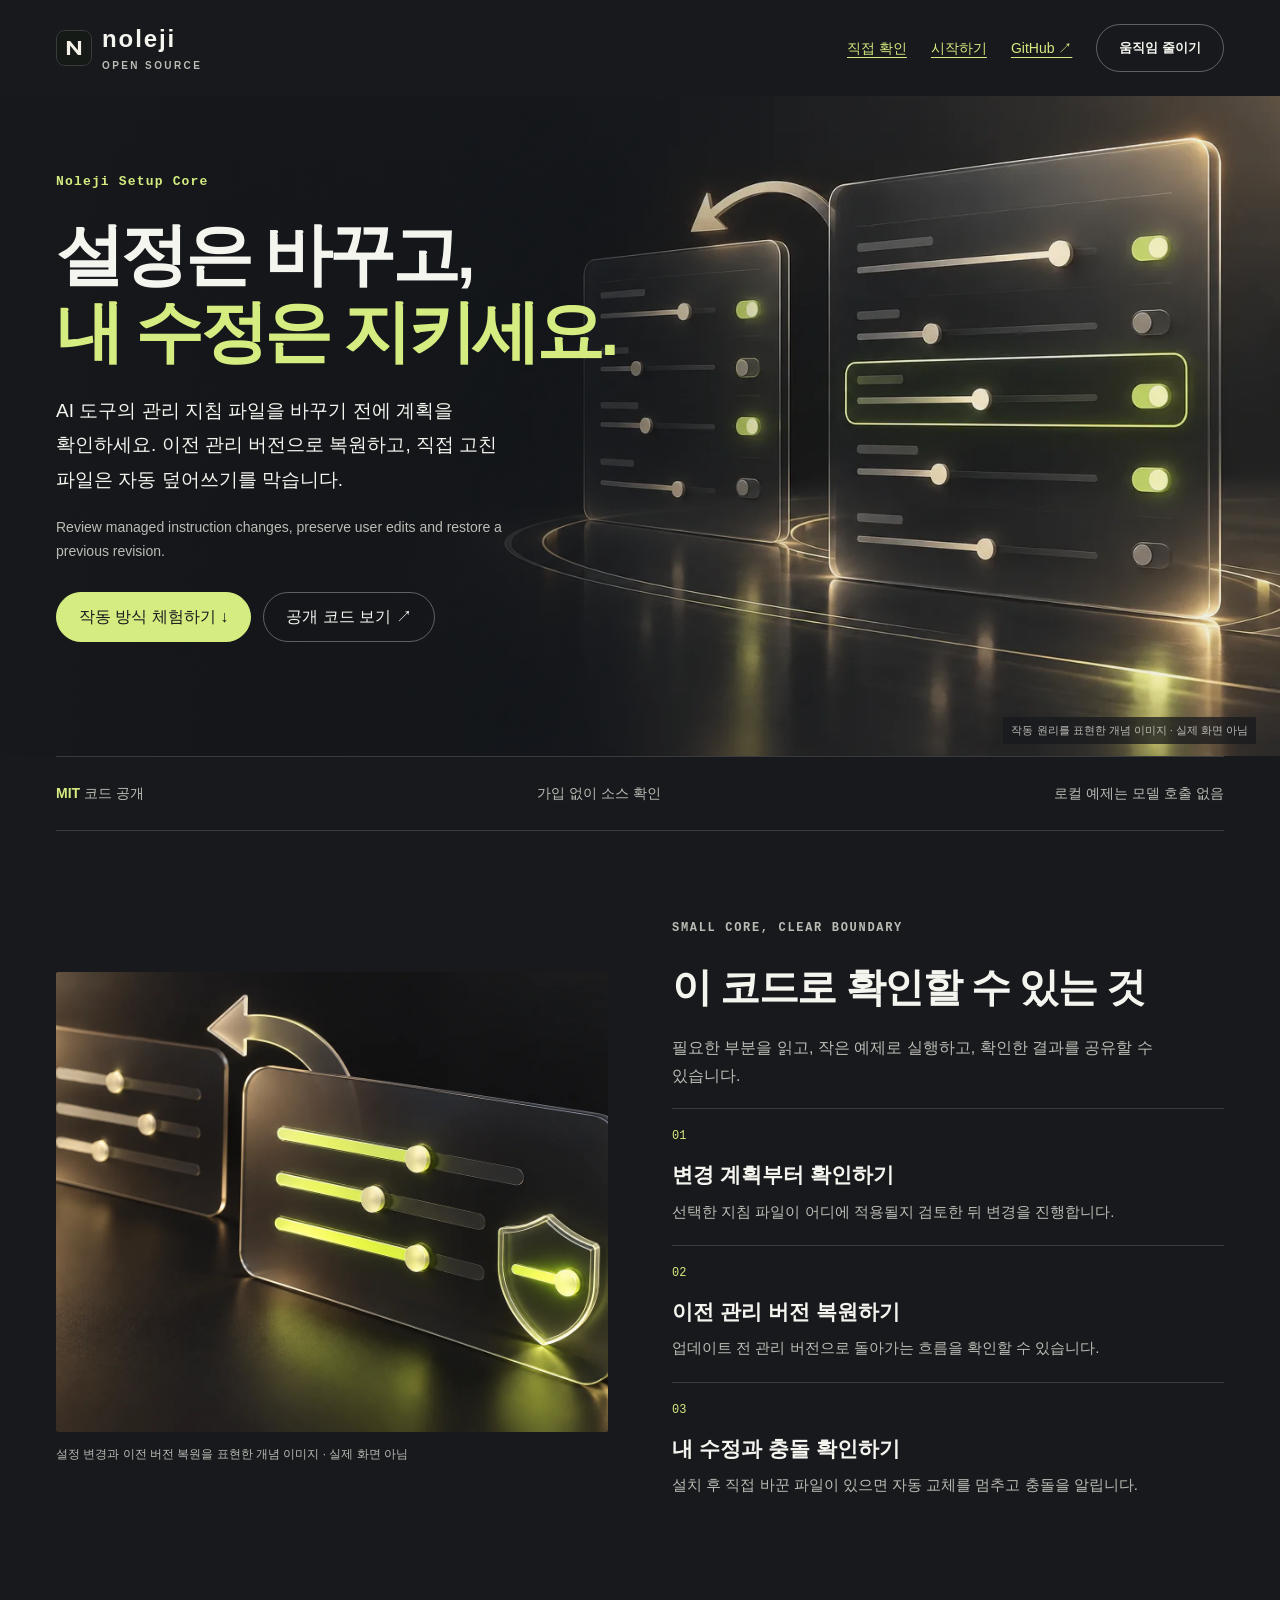
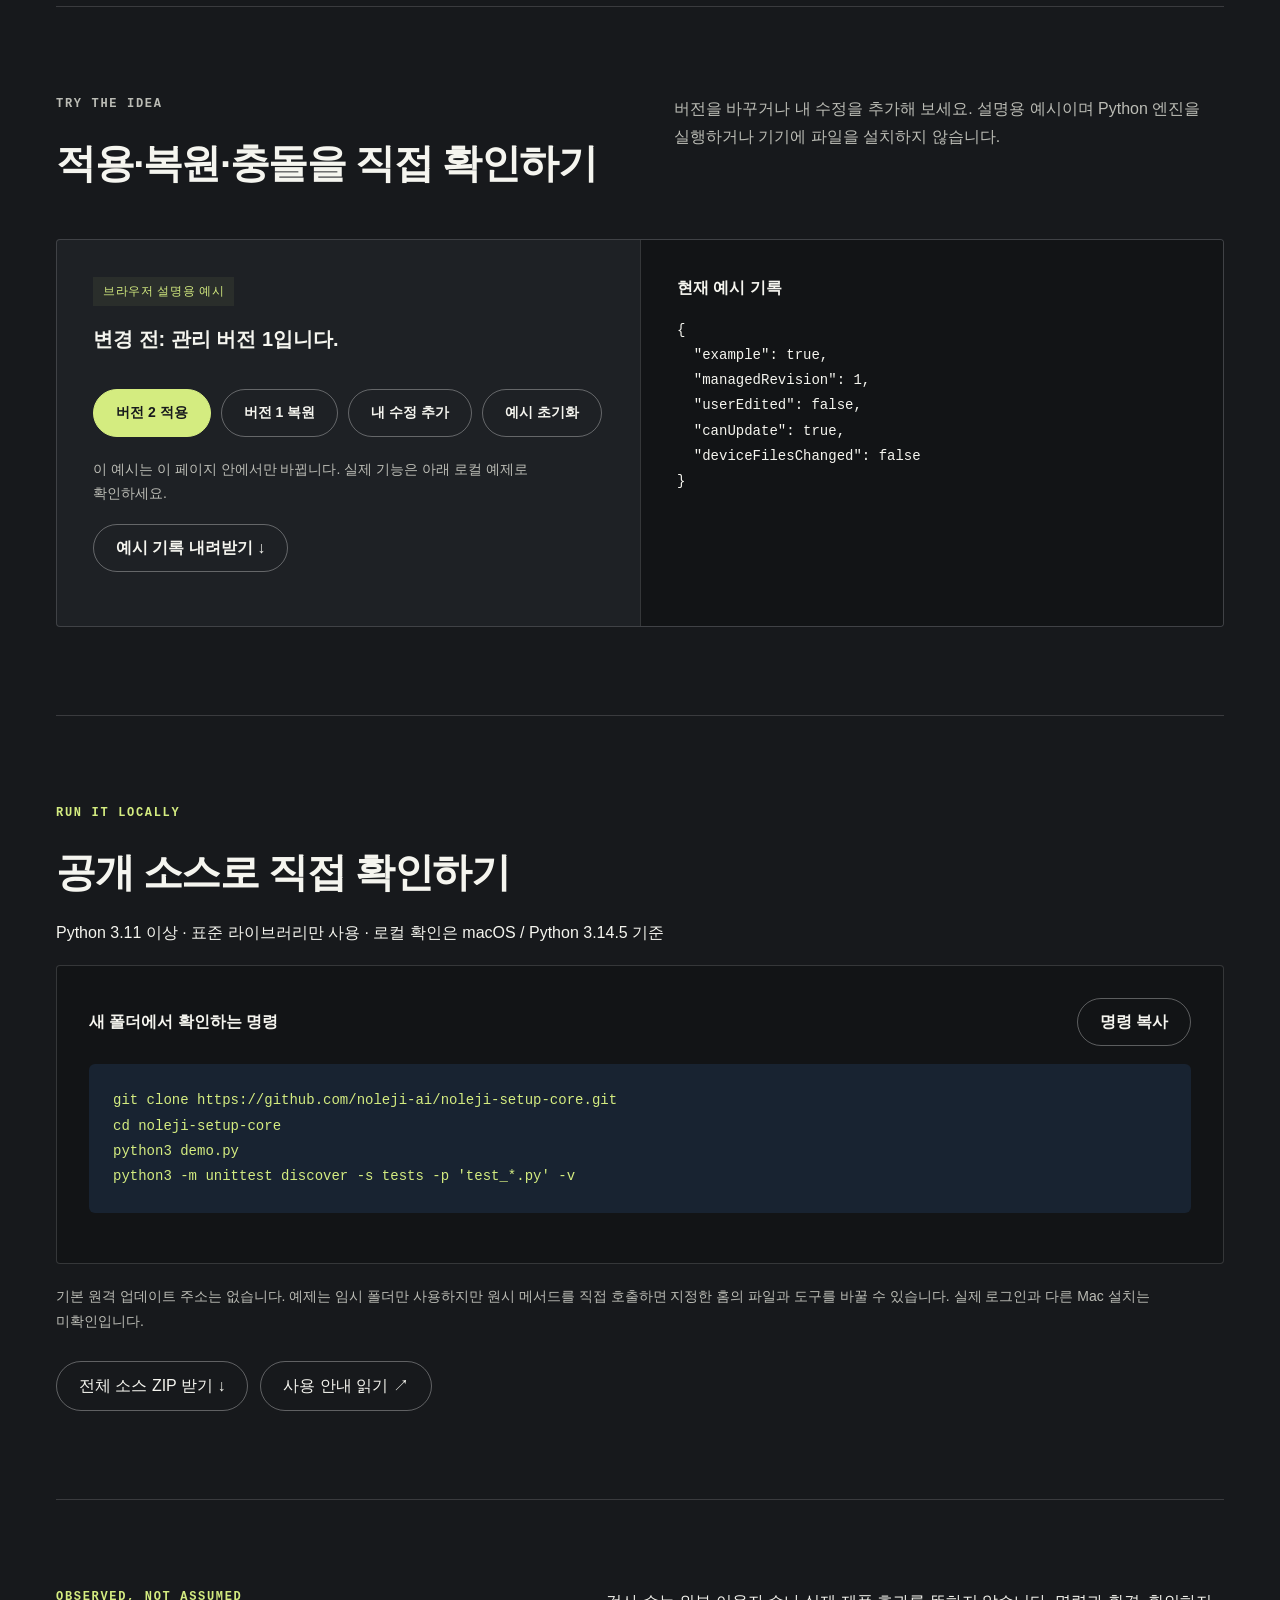
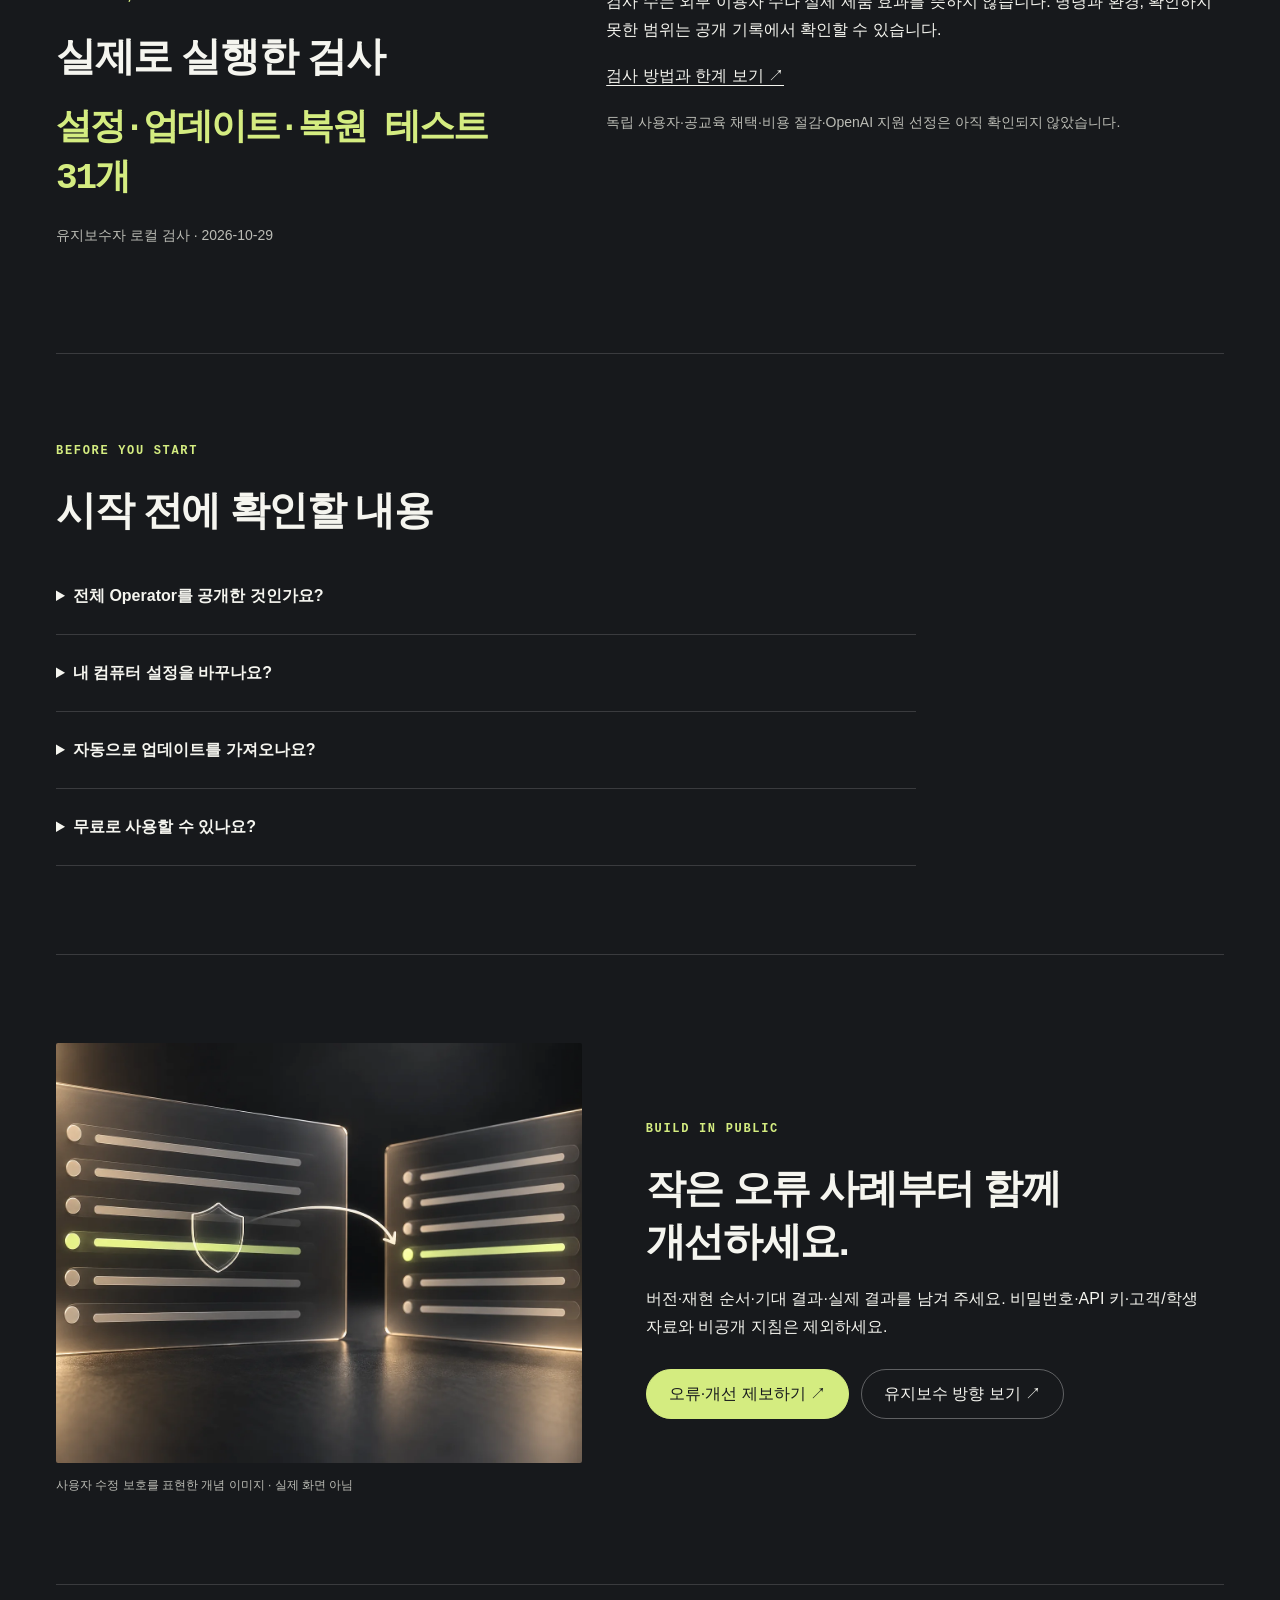
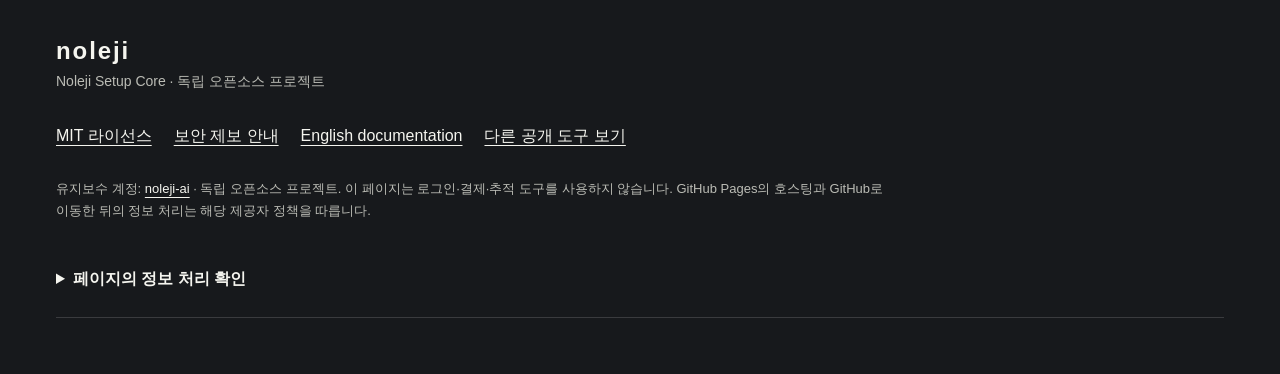
==== commit 4f0c3586: "Use Noleji identity and service-specific software imagery" ====
--- a/index.html
+++ b/index.html
@@ -1,9 +1,9 @@
 <!doctype html>
 <html lang="ko"><head><meta charset="utf-8"><meta name="viewport" content="width=device-width,initial-scale=1"><title>Noleji Setup Core · 공개 코드와 사용 예제</title><meta name="description" content="AI 도구의 관리 지침 파일을 바꾸기 전에 계획을 확인하세요. 이전 관리 버전으로 복원하고, 직접 고친 파일은 자동 덮어쓰기를 막습니다."><link rel="canonical" href="https://noleji-ai.github.io/noleji-setup-core/"><meta property="og:title" content="Noleji Setup Core"><meta property="og:description" content="Review managed instruction changes, preserve user edits and restore a previous revision."><meta property="og:type" content="website"><meta property="og:url" content="https://noleji-ai.github.io/noleji-setup-core/"><meta name="referrer" content="strict-origin-when-cross-origin"><meta property="og:image" content="https://noleji-ai.github.io/noleji-setup-core/assets/setup-hero.webp"><link rel="stylesheet" href="style.css"><script src="app.js" defer></script></head>
-<body data-kind="setup"><a class="skip" href="#main">본문으로 이동</a><div class="wrap"><header class="nav"><a class="brand" href="./" aria-label="NOLEJI BOOKS · Noleji Setup Core 홈"><span class="wordmark">NOLEJI BOOKS</span><span class="brand-sub">OPEN SOURCE</span></a><nav class="navlinks" aria-label="주요 메뉴"><a href="#try">직접 확인</a><a href="#start">시작하기</a><a href="https://github.com/noleji-ai/noleji-setup-core">GitHub ↗</a><button id="motion" aria-pressed="false">움직임 줄이기</button></nav></header>
-<main id="main"><div class="hero reveal"><div><p class="kicker">Noleji Setup Core</p><h1>설정은 바꾸고,<br><em>내 수정은 지키세요.</em></h1><p class="lead">AI 도구의 관리 지침 파일을 바꾸기 전에 계획을 확인하세요. 이전 관리 버전으로 복원하고, 직접 고친 파일은 자동 덮어쓰기를 막습니다.</p><p class="english" lang="en">Review managed instruction changes, preserve user edits and restore a previous revision.</p><div class="actions"><a class="btn primary" href="#try">작동 방식 체험하기 ↓</a><a class="btn" href="https://github.com/noleji-ai/noleji-setup-core">공개 코드 보기 ↗</a></div></div><figure class="art"><img src="assets/setup-hero.webp" width="1536" height="1024" alt="설정 보관을 상징하는 종이 폴더와 정리함의 정물" fetchpriority="high"><figcaption>NOLEJI BOOKS · 브랜드 연출 이미지</figcaption></figure></div>
+<body data-kind="setup"><a class="skip" href="#main">본문으로 이동</a><div class="wrap"><header class="nav"><a class="brand" href="./" aria-label="noleji · Noleji Setup Core 홈"><img class="brandmark" src="assets/noleji-mark.svg" width="36" height="36" alt=""><span class="brand-type"><span class="wordmark">noleji</span><span class="brand-sub">OPEN SOURCE</span></span></a><nav class="navlinks" aria-label="주요 메뉴"><a href="#try">직접 확인</a><a href="#start">시작하기</a><a href="https://github.com/noleji-ai/noleji-setup-core">GitHub ↗</a><button id="motion" aria-pressed="false">움직임 줄이기</button></nav></header>
+<main id="main"><div class="hero reveal"><div><p class="kicker">Noleji Setup Core</p><h1>설정은 바꾸고,<br><em>내 수정은 지키세요.</em></h1><p class="lead">AI 도구의 관리 지침 파일을 바꾸기 전에 계획을 확인하세요. 이전 관리 버전으로 복원하고, 직접 고친 파일은 자동 덮어쓰기를 막습니다.</p><p class="english" lang="en">Review managed instruction changes, preserve user edits and restore a previous revision.</p><div class="actions"><a class="btn primary" href="#try">작동 방식 체험하기 ↓</a><a class="btn" href="https://github.com/noleji-ai/noleji-setup-core">공개 코드 보기 ↗</a></div></div><figure class="art"><img src="assets/setup-hero.webp" width="1536" height="1024" alt="설정과 이전 버전의 연결을 표현한 소프트웨어 개념 이미지" fetchpriority="high"><figcaption>작동 원리를 표현한 개념 이미지 · 실제 화면 아님</figcaption></figure></div>
 <div class="strip"><span><strong>MIT</strong> 코드 공개</span><span>가입 없이 소스 확인</span><span>로컬 예제는 모델 호출 없음</span></div>
-<section aria-labelledby="features-title"><div class="editorial"><figure class="editorial-image"><img src="assets/process-detail.webp" width="1536" height="1024" alt="빈 노트와 세 개의 돌 단으로 표현한 단계별 기록" loading="lazy" decoding="async"><figcaption>단계별 기록을 표현한 브랜드 연출 이미지</figcaption></figure><div><div class="sectionhead"><div><p class="kicker">SMALL CORE, CLEAR BOUNDARY</p><h2 id="features-title">이 코드로 확인할 수 있는 것</h2></div><p>필요한 부분을 읽고, 작은 예제로 실행하고, 확인한 결과를 공유할 수 있습니다.</p></div><div class="cards"><article class="card"><span class="number">01</span><h3>변경 계획부터 확인하기</h3><p>선택한 지침 파일이 어디에 적용될지 검토한 뒤 변경을 진행합니다.</p></article><article class="card"><span class="number">02</span><h3>이전 관리 버전 복원하기</h3><p>업데이트 전 관리 버전으로 돌아가는 흐름을 확인할 수 있습니다.</p></article><article class="card"><span class="number">03</span><h3>내 수정과 충돌 확인하기</h3><p>설치 후 직접 바꾼 파일이 있으면 자동 교체를 멈추고 충돌을 알립니다.</p></article></div></div></div></section>
+<section aria-labelledby="features-title"><div class="editorial"><figure class="editorial-image"><img src="assets/setup-detail.webp" width="1536" height="1024" alt="설정 변경과 이전 버전 복원을 표현한 개념 이미지" loading="lazy" decoding="async"><figcaption>설정 변경과 이전 버전 복원을 표현한 개념 이미지 · 실제 화면 아님</figcaption></figure><div><div class="sectionhead"><div><p class="kicker">SMALL CORE, CLEAR BOUNDARY</p><h2 id="features-title">이 코드로 확인할 수 있는 것</h2></div><p>필요한 부분을 읽고, 작은 예제로 실행하고, 확인한 결과를 공유할 수 있습니다.</p></div><div class="cards"><article class="card"><span class="number">01</span><h3>변경 계획부터 확인하기</h3><p>선택한 지침 파일이 어디에 적용될지 검토한 뒤 변경을 진행합니다.</p></article><article class="card"><span class="number">02</span><h3>이전 관리 버전 복원하기</h3><p>업데이트 전 관리 버전으로 돌아가는 흐름을 확인할 수 있습니다.</p></article><article class="card"><span class="number">03</span><h3>내 수정과 충돌 확인하기</h3><p>설치 후 직접 바꾼 파일이 있으면 자동 교체를 멈추고 충돌을 알립니다.</p></article></div></div></div></section>
 <section id="try" aria-labelledby="demo-title"><div class="sectionhead"><div><p class="kicker">TRY THE IDEA</p><h2 id="demo-title">적용·복원·충돌을 직접 확인하기</h2></div><p>버전을 바꾸거나 내 수정을 추가해 보세요. 설명용 예시이며 Python 엔진을 실행하거나 기기에 파일을 설치하지 않습니다.</p></div><div class="demo"><div class="controls"><span class="example">브라우저 설명용 예시</span><p class="message" id="demo-message" role="status" aria-live="polite"></p><div class="demo-buttons"><button class="primary" data-action="update">버전 2 적용</button><button data-action="restore">버전 1 복원</button><button data-action="edit">내 수정 추가</button><button data-action="reset">예시 초기화</button></div><p class="small" style="margin-top:20px">이 예시는 이 페이지 안에서만 바뀝니다. 실제 기능은 아래 로컬 예제로 확인하세요.</p><button id="download-example">예시 기록 내려받기 ↓</button><p class="small" id="download-status" role="status"></p><noscript><p>체험에는 JavaScript가 필요합니다. 아래 명령과 공개 소스는 JavaScript 없이도 확인할 수 있습니다.</p></noscript></div><div class="result"><h3>현재 예시 기록</h3><pre id="example-output" aria-label="설명용 상태 기록">JavaScript를 켜면 예시 상태가 표시됩니다.</pre></div></div></section>
 <section id="start" aria-labelledby="start-title"><p class="kicker">RUN IT LOCALLY</p><h2 id="start-title">공개 소스로 직접 확인하기</h2><p>Python 3.11 이상 · 표준 라이브러리만 사용 · 로컬 확인은 macOS / Python 3.14.5 기준</p><div class="codebox"><div class="codehead"><strong>새 폴더에서 확인하는 명령</strong><button id="copy-command">명령 복사</button></div><pre id="install-command" tabindex="0">git clone https://github.com/noleji-ai/noleji-setup-core.git
 cd noleji-setup-core
@@ -11,5 +11,5 @@
 python3 -m unittest discover -s tests -p &#x27;test_*.py&#x27; -v</pre><p id="copy-status" class="small" role="status" style="margin-top:16px"></p></div><p class="small" style="margin-top:20px">기본 원격 업데이트 주소는 없습니다. 예제는 임시 폴더만 사용하지만 원시 메서드를 직접 호출하면 지정한 홈의 파일과 도구를 바꿀 수 있습니다. 실제 로그인과 다른 Mac 설치는 미확인입니다.</p><div class="actions"><a class="btn" href="https://github.com/noleji-ai/noleji-setup-core/archive/refs/heads/main.zip">전체 소스 ZIP 받기 ↓</a><a class="btn" href="https://github.com/noleji-ai/noleji-setup-core#readme">사용 안내 읽기 ↗</a></div></section>
 <section aria-labelledby="evidence-title"><div class="proof"><div><p class="kicker">OBSERVED, NOT ASSUMED</p><h2 id="evidence-title">실제로 실행한 검사</h2><p class="stat">설정·업데이트·복원 테스트 31개</p><p class="small">유지보수자 로컬 검사 · 2026-10-29</p></div><div><p>검사 수는 외부 이용자 수나 실제 제품 효과를 뜻하지 않습니다. 명령과 환경, 확인하지 못한 범위는 공개 기록에서 확인할 수 있습니다.</p><a href="https://github.com/noleji-ai/noleji-setup-core/blob/main/VERIFICATION.md">검사 방법과 한계 보기 ↗</a><p class="small" style="margin-top:20px">독립 사용자·공교육 채택·비용 절감·OpenAI 지원 선정은 아직 확인되지 않았습니다.</p></div></div></section>
 <section aria-labelledby="faq-title"><p class="kicker">BEFORE YOU START</p><h2 id="faq-title">시작 전에 확인할 내용</h2><div class="faq"><details><summary>전체 Operator를 공개한 것인가요?</summary><p>설정 계획과 관리 지침 파일의 업데이트·복원 코어만 공개했습니다. 일반 업무 실행, 호스팅 서비스와 사무실 자료는 포함하지 않습니다.</p></details><details><summary>내 컴퓨터 설정을 바꾸나요?</summary><p>제공한 demo.py는 임시 홈에서 실행한 뒤 정리합니다. 원시 설정 메서드를 실제 홈으로 실행하면 변경이 발생할 수 있습니다.</p></details><details><summary>자동으로 업데이트를 가져오나요?</summary><p>공개판에는 기본 원격 업데이트 주소가 없습니다. 실제 연동에는 검토한 자료 공급 방법과 별도 권한 설정이 필요합니다.</p></details><details><summary>무료로 사용할 수 있나요?</summary><p>코드는 MIT로 공개합니다. 직접 사용하는 모델 계정, 제공자 호출 비용과 호스팅은 별도입니다. OpenAI와 독립적으로 운영하며 공식 추천이나 무료 사용량을 보장하지 않습니다.</p></details></div></section>
-<section class="closing-editorial"><figure class="editorial-image"><img src="assets/archive-detail.webp" width="1536" height="1024" alt="보관함과 종이 구분자로 표현한 다시 확인할 수 있는 기록" loading="lazy" decoding="async"><figcaption>기록의 보관을 표현한 브랜드 연출 이미지</figcaption></figure><div><p class="kicker">BUILD IN PUBLIC</p><h2>작은 오류 사례부터 함께 개선하세요.</h2><p>버전·재현 순서·기대 결과·실제 결과를 남겨 주세요. 비밀번호·API 키·고객/학생 자료와 비공개 지침은 제외하세요.</p><div class="actions"><a class="btn primary" href="https://github.com/noleji-ai/noleji-setup-core/issues">오류·개선 제보하기 ↗</a><a class="btn" href="https://github.com/noleji-ai/noleji-setup-core/blob/main/MAINTENANCE.md">유지보수 방향 보기 ↗</a></div></div></section></main>
-<footer><span class="wordmark">NOLEJI BOOKS</span><p class="small">Noleji Setup Core · 독립 오픈소스 프로젝트</p><div class="footlinks"><a href="https://github.com/noleji-ai/noleji-setup-core/blob/main/LICENSE">MIT 라이선스</a><a href="https://github.com/noleji-ai/noleji-setup-core/blob/main/SECURITY.md">보안 제보 안내</a><a href="https://github.com/noleji-ai/noleji-setup-core#readme" lang="en">English documentation</a><a href="https://noleji-ai.github.io/app-development-harness-core/">다른 공개 도구 보기</a></div><p class="footer-note">유지보수 계정: <a href="https://github.com/noleji-ai">noleji-ai</a> · 독립 오픈소스 프로젝트. 이 페이지는 로그인·결제·추적 도구를 사용하지 않습니다. GitHub Pages의 호스팅과 GitHub로 이동한 뒤의 정보 처리는 해당 제공자 정책을 따릅니다.</p><details><summary>페이지의 정보 처리 확인</summary><p class="small">체험 데이터는 메모리에만 있으며 페이지를 새로 열면 초기화됩니다. 이 페이지의 코드에는 분석 전송·쿠키·브라우저 저장소 쓰기가 없습니다. <a href="https://docs.github.com/en/site-policy/privacy-policies/github-general-privacy-statement">GitHub 개인정보 안내</a></p></details></footer></div></body></html>+<section class="closing-editorial"><figure class="editorial-image"><img src="assets/setup-protect.webp" width="1536" height="1024" alt="사용자 수정 보호를 표현한 개념 이미지" loading="lazy" decoding="async"><figcaption>사용자 수정 보호를 표현한 개념 이미지 · 실제 화면 아님</figcaption></figure><div><p class="kicker">BUILD IN PUBLIC</p><h2>작은 오류 사례부터 함께 개선하세요.</h2><p>버전·재현 순서·기대 결과·실제 결과를 남겨 주세요. 비밀번호·API 키·고객/학생 자료와 비공개 지침은 제외하세요.</p><div class="actions"><a class="btn primary" href="https://github.com/noleji-ai/noleji-setup-core/issues">오류·개선 제보하기 ↗</a><a class="btn" href="https://github.com/noleji-ai/noleji-setup-core/blob/main/MAINTENANCE.md">유지보수 방향 보기 ↗</a></div></div></section></main>
+<footer><span class="wordmark">noleji</span><p class="small">Noleji Setup Core · 독립 오픈소스 프로젝트</p><div class="footlinks"><a href="https://github.com/noleji-ai/noleji-setup-core/blob/main/LICENSE">MIT 라이선스</a><a href="https://github.com/noleji-ai/noleji-setup-core/blob/main/SECURITY.md">보안 제보 안내</a><a href="https://github.com/noleji-ai/noleji-setup-core#readme" lang="en">English documentation</a><a href="https://noleji-ai.github.io/app-development-harness-core/">다른 공개 도구 보기</a></div><p class="footer-note">유지보수 계정: <a href="https://github.com/noleji-ai">noleji-ai</a> · 독립 오픈소스 프로젝트. 이 페이지는 로그인·결제·추적 도구를 사용하지 않습니다. GitHub Pages의 호스팅과 GitHub로 이동한 뒤의 정보 처리는 해당 제공자 정책을 따릅니다.</p><details><summary>페이지의 정보 처리 확인</summary><p class="small">체험 데이터는 메모리에만 있으며 페이지를 새로 열면 초기화됩니다. 이 페이지의 코드에는 분석 전송·쿠키·브라우저 저장소 쓰기가 없습니다. <a href="https://docs.github.com/en/site-policy/privacy-policies/github-general-privacy-statement">GitHub 개인정보 안내</a></p></details></footer></div></body></html>
--- a/style.css
+++ b/style.css
@@ -8,7 +8,7 @@
 body{background:var(--bg);color:var(--ink);font-family:-apple-system,BlinkMacSystemFont,"Apple SD Gothic Neo","Noto Sans KR",sans-serif;line-height:1.75}
 .wrap{max-width:1440px;padding:0 var(--space)}
 .nav{min-height:96px;border:0;position:relative;z-index:2;padding-block:20px}
-.brand{display:flex;flex-direction:column;align-items:flex-start;gap:0;text-decoration:none}
+.brand{display:flex;flex-direction:row;align-items:center;gap:10px;text-decoration:none}.brand-type{display:flex;flex-direction:column}.brandmark{width:36px;height:36px;border:1px solid var(--line);border-radius:9px;flex:none}
 .wordmark{font-size:24px;font-weight:750;letter-spacing:.08em;white-space:nowrap;line-height:1.5}
 .brand-sub{color:var(--muted);font-size:10px;letter-spacing:.24em;line-height:1.8}
 .navlinks{gap:24px;font-size:14px}.navlinks button{font-size:13px}
@@ -32,7 +32,7 @@
 .kicker{font-size:12px;letter-spacing:.14em;color:var(--accent)}
 .editorial{display:grid;grid-template-columns:1fr 1fr;align-items:center;gap:64px}
 .editorial .sectionhead{display:block;margin:0 0 16px}.editorial .sectionhead p{max-width:none}
-.editorial-image{margin:0;min-width:0}.editorial-image img{display:block;width:100%;height:auto;aspect-ratio:4/5;object-fit:cover;border-radius:2px}.editorial-image figcaption{font-size:12px;color:var(--muted);margin-top:12px}
+.editorial-image{margin:0;min-width:0}.editorial-image img{display:block;width:100%;height:auto;aspect-ratio:6/5;object-fit:cover;border-radius:2px}.editorial-image figcaption{font-size:12px;color:var(--muted);margin-top:12px}
 .cards{display:block}.card{padding:20px 0;border:0;border-top:1px solid var(--line);border-radius:0;background:none;box-shadow:none}.card h3{margin:4px 0 8px;font-size:21px}.card p{margin:0;font-size:15px}.number{font-size:12px;color:var(--accent)}
 .demo{background:var(--panel);border-color:var(--line);border-radius:4px}.controls,.result{padding:36px}.example{color:var(--accent);background:#d4ec8010;border-color:#d4ec8033}.result{background:#121416}.message{font-size:20px}pre{color:#d4ec80;font-size:14px;line-height:1.8}
 .codebox{background:#121416;border-color:var(--line);border-radius:4px;padding:32px}.codehead{border-color:var(--line)}
